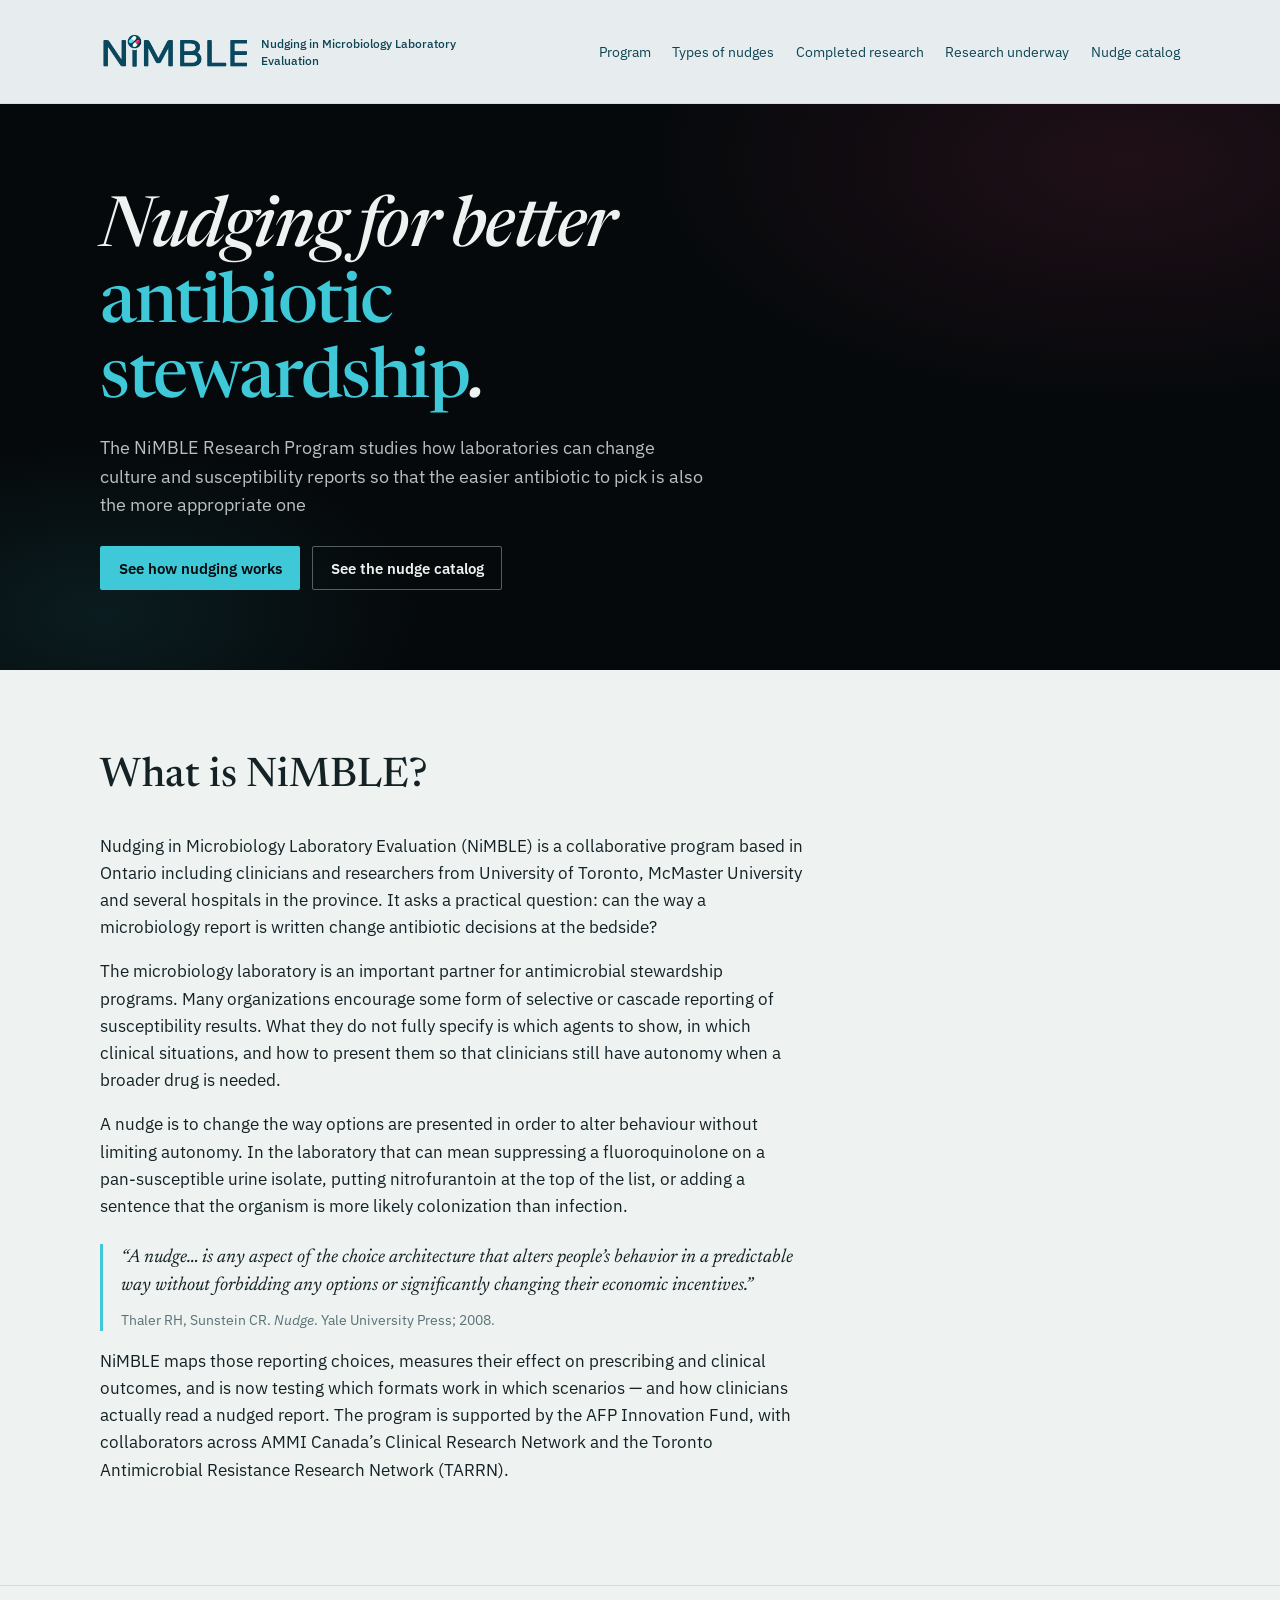
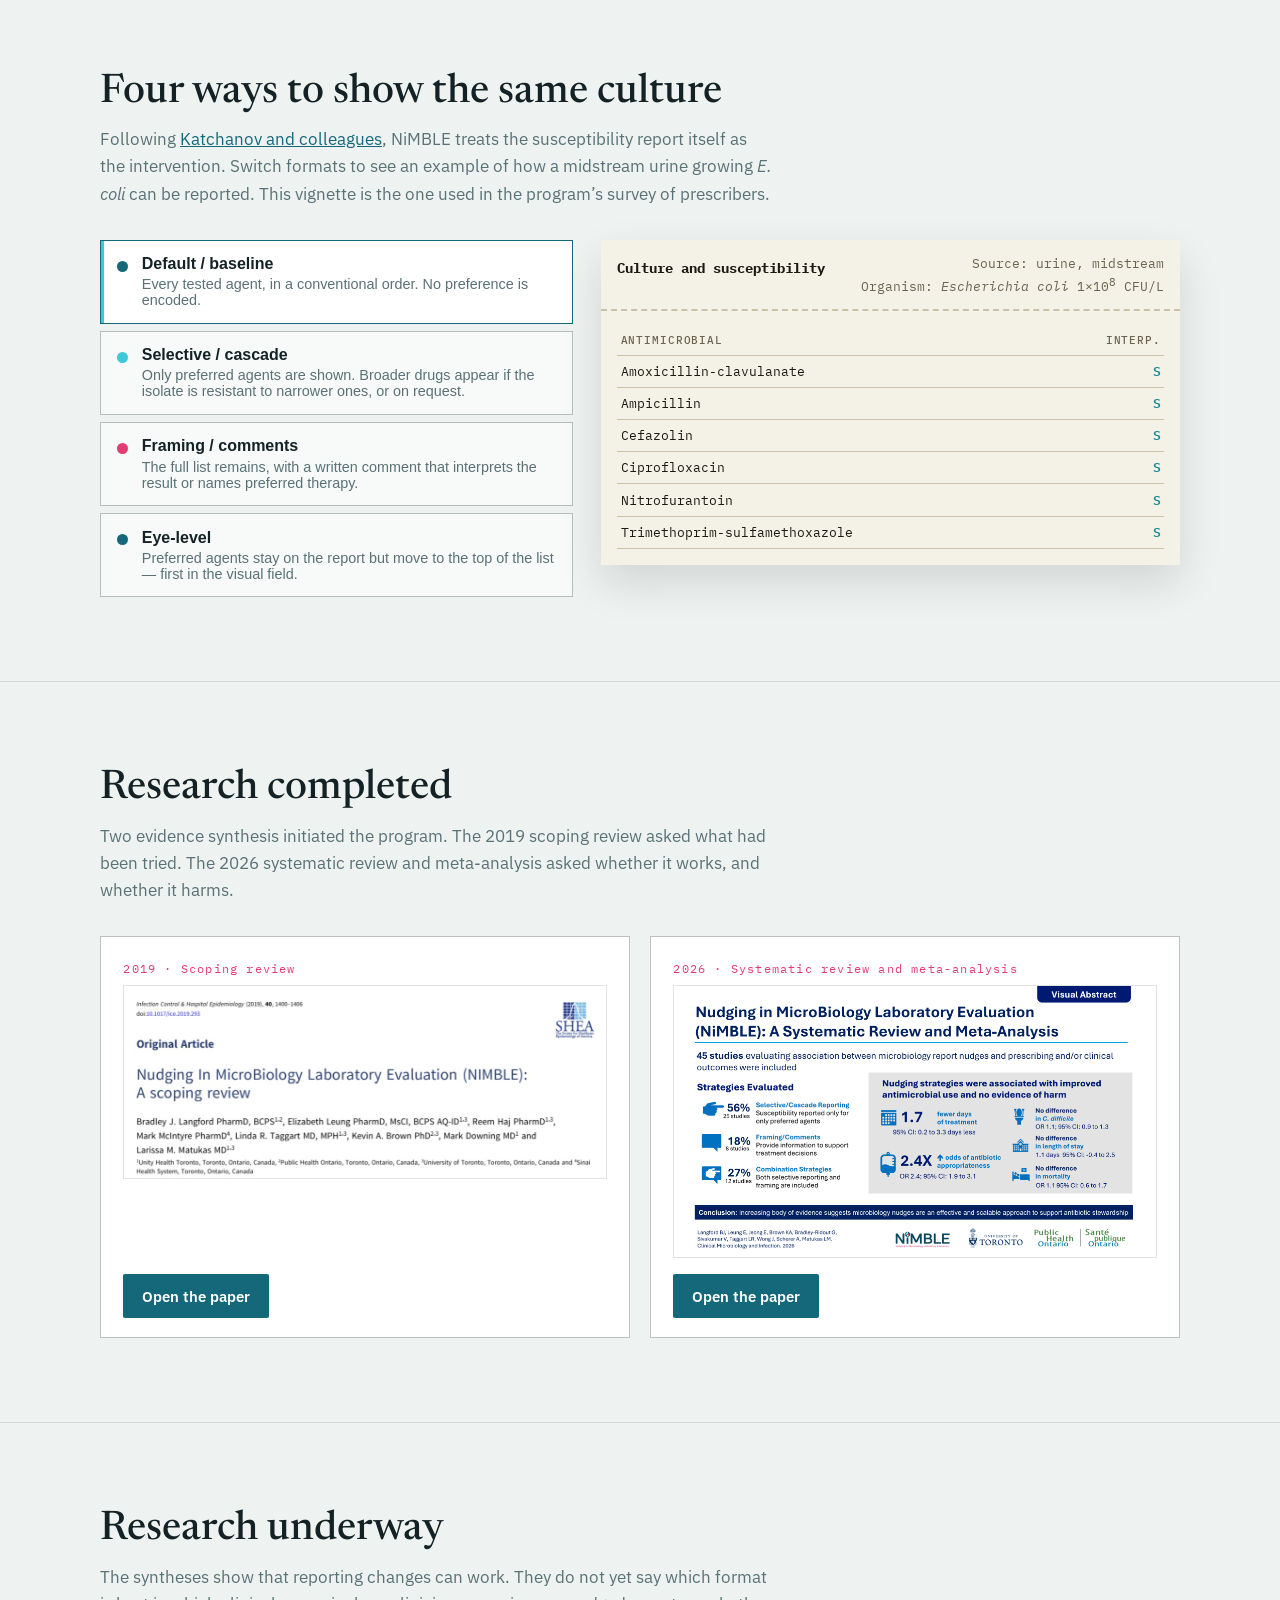
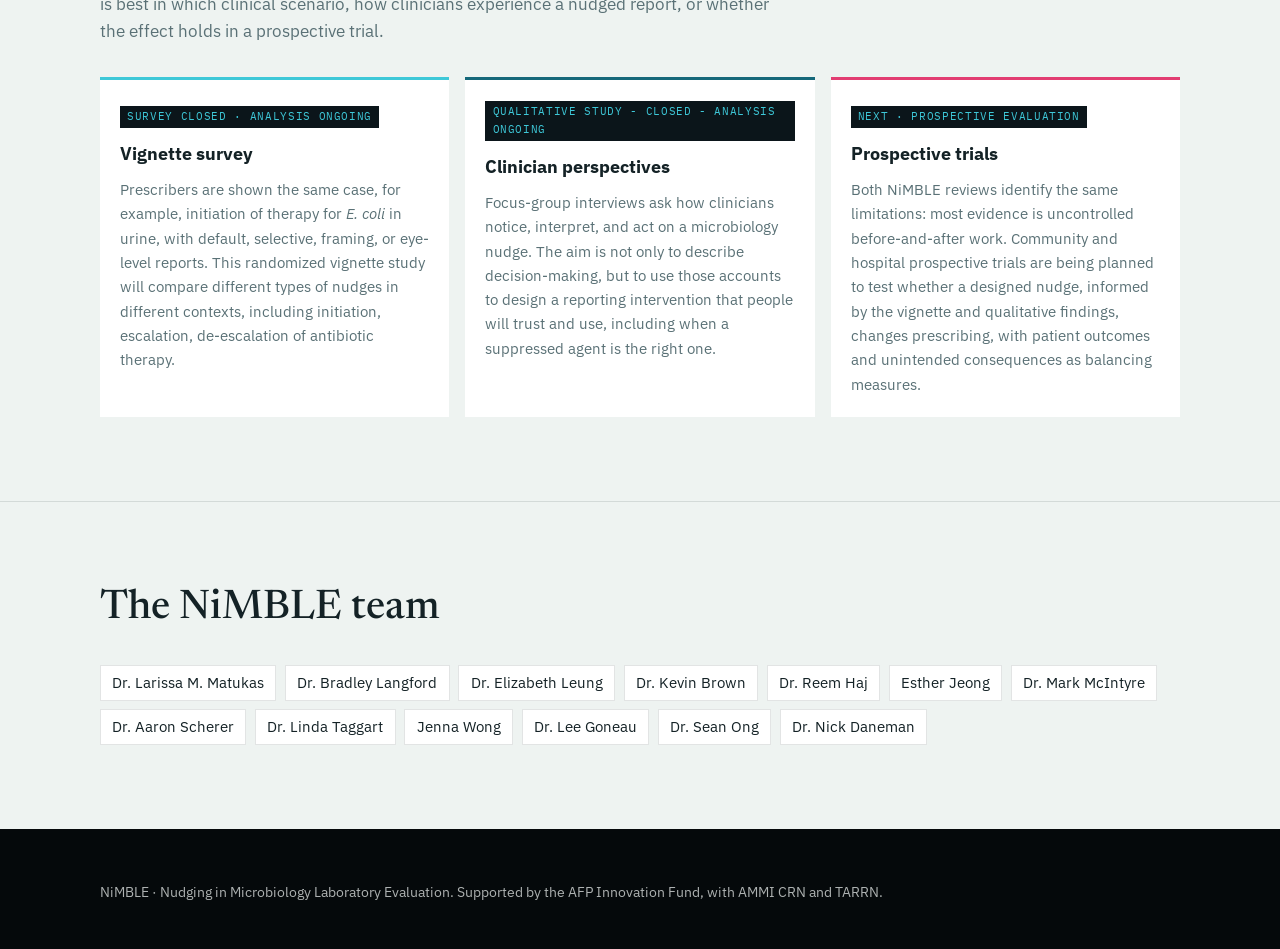
==== index.html @ cc7f7d7e "Improve mobile layout for the report demo and underway cards. Co-authored-by: Cursor <cursoragent@cu" ====
<!DOCTYPE html>
<html lang="en">

<head>
  <meta charset="utf-8">
  <meta name="viewport" content="width=device-width, initial-scale=1">
  <title>NiMBLE — Nudging in Microbiology Laboratory Evaluation</title>
  <meta name="description"
    content="NiMBLE studies how the design of microbiology laboratory reports can improve antimicrobial prescribing without removing clinician autonomy.">
  <link rel="preconnect" href="https://fonts.googleapis.com">
  <link rel="preconnect" href="https://fonts.gstatic.com" crossorigin>
  <link
    href="https://fonts.googleapis.com/css2?family=IBM+Plex+Mono:wght@400;600&family=IBM+Plex+Sans:wght@400;500;600&family=Newsreader:ital,opsz,wght@0,6..72,500;1,6..72,500&display=swap"
    rel="stylesheet">
  <link rel="stylesheet" href="styles.css?v=9">
</head>

<body>
  <a class="skip" href="#main">Skip to content</a>
  <header class="site-header">
    <div class="header-inner">
      <a class="logo-link" href="index.html">
        <img src="assets/nimble-logo.png" width="293" height="59" alt="NiMBLE">
        <span class="logo-wordmark">Nudging in Microbiology Laboratory Evaluation</span>
      </a>
      <button class="nav-toggle" type="button" aria-expanded="false" aria-controls="site-nav">Menu</button>
      <nav class="site-nav" id="site-nav" aria-label="Primary">
        <a href="#program">Program</a>
        <a href="#nudges">Types of nudges</a>
        <a href="#completed">Completed research</a>
        <a href="#underway">Research underway</a>
        <a href="literature.html">Nudge catalog</a>
      </nav>
    </div>
  </header>

  <main id="main">
    <section class="hero">
      <div class="hero-inner solo">
        <div>
          <h1>Nudging for better <em>antibiotic stewardship</em>.</h1>
          <p class="lede">The NiMBLE Research Program studies how laboratories can change culture and susceptibility reports
            so that the easier antibiotic to pick is also the more appropriate one</p>
          <div class="hero-actions">
            <a class="btn btn-cyan" href="#nudges">See how nudging works</a>
            <a class="btn btn-ghost" href="literature.html">See the nudge catalog</a>
          </div>
        </div>
      </div>
    </section>

    <section class="section" id="program">
      <div class="wrap">
        <div class="section-head">
          <h2>What is NiMBLE?</h2>
        </div>
        <div class="prose">
          <p>Nudging in Microbiology Laboratory Evaluation (NiMBLE) is a collaborative program based in Ontario
            including clinicians and researchers from University of Toronto, McMaster University and several hospitals
            in the province. It asks a practical question: can the way a microbiology report is written change
            antibiotic decisions at the bedside?</p>
          <p>The microbiology laboratory is an important partner for antimicrobial
            stewardship programs. Many organizations encourage some form of selective or cascade reporting of
            susceptibility results. What they do not fully specify is which agents to show, in which clinical
            situations, and how to present them so that clinicians still have autonomy when a broader drug is needed.
          </p>
          <p>A nudge is to change the way options are presented in order to alter behaviour without limiting autonomy. In
            the laboratory that can mean suppressing a fluoroquinolone on a pan-susceptible urine isolate, putting
            nitrofurantoin at the top of the list, or adding a sentence that the organism is more likely colonization
            than infection.</p>
          <blockquote class="quote">
            “A nudge… is any aspect of the choice architecture that alters people’s behavior in a predictable way
            without forbidding any options or significantly changing their economic incentives.”
            <cite>Thaler RH, Sunstein CR. <em>Nudge</em>. Yale University Press; 2008.</cite>
          </blockquote>
          <p>NiMBLE maps those reporting choices, measures their effect on prescribing and clinical outcomes, and is now
            testing which formats work in which scenarios — and how clinicians actually read a nudged report. The
            program is supported by the AFP Innovation Fund, with collaborators across AMMI Canada’s Clinical Research
            Network and the Toronto Antimicrobial Resistance Research Network (TARRN).</p>
        </div>
      </div>
    </section>

    <section class="section" id="nudges">
      <div class="wrap">
        <div class="section-head">
          <h2>Four ways to show the same culture</h2>
          <p class="section-intro">Following <a href="https://doi.org/10.1007/s15010-016-0938-3">Katchanov and
              colleagues</a>, NiMBLE treats the susceptibility report itself as the intervention. Switch formats to see
            an example of how a midstream urine growing <em>E. coli</em> can be reported. This vignette is the one used in the
            program’s survey of prescribers.</p>
        </div>
        <div class="nudge-layout">
          <div class="nudge-tabs" role="tablist" aria-label="Nudge types">
            <button class="nudge-tab" id="tab-default" type="button" role="tab" aria-selected="true"
              aria-controls="slip" data-nudge="default">
              <span class="swatch" aria-hidden="true"></span>
              <span>
                <h3>Default / baseline</h3>
                <p>Every tested agent, in a conventional order. No preference is encoded.</p>
              </span>
            </button>
            <button class="nudge-tab" id="tab-selective" type="button" role="tab" aria-selected="false"
              aria-controls="slip" data-nudge="selective">
              <span class="swatch" aria-hidden="true"></span>
              <span>
                <h3>Selective / cascade</h3>
                <p>Only preferred agents are shown. Broader drugs appear if the isolate is resistant to narrower ones,
                  or on request.</p>
              </span>
            </button>
            <button class="nudge-tab" id="tab-framing" type="button" role="tab" aria-selected="false"
              aria-controls="slip" data-nudge="framing">
              <span class="swatch" aria-hidden="true"></span>
              <span>
                <h3>Framing / comments</h3>
                <p>The full list remains, with a written comment that interprets the result or names preferred therapy.
                </p>
              </span>
            </button>
            <button class="nudge-tab" id="tab-eye" type="button" role="tab" aria-selected="false" aria-controls="slip"
              data-nudge="eye">
              <span class="swatch" aria-hidden="true"></span>
              <span>
                <h3>Eye-level</h3>
                <p>Preferred agents stay on the report but move to the top of the list — first in the visual field.</p>
              </span>
            </button>
          </div>
          <div class="slip" id="slip" data-mode="default" role="tabpanel" aria-labelledby="tab-default">
            <div class="slip-head">
              <div class="slip-lab">
                <strong>Culture and susceptibility</strong>
              </div>
              <div class="slip-meta">
                Source: urine, midstream<br>
                Organism: <em>Escherichia coli</em> 1×10<sup>8</sup> CFU/L
              </div>
            </div>
            <div class="slip-body">
              <p class="slip-comment" id="slip-comment">When treating patients with lower urinary tract infection, the
                use of nitrofurantoin or trimethoprim-sulfamethoxazole is preferred.</p>
              <table class="ast">
                <thead>
                  <tr>
                    <th scope="col">Antimicrobial</th>
                    <th scope="col">Interp.</th>
                  </tr>
                </thead>
                <tbody id="ast-body"></tbody>
              </table>
            </div>
          </div>
        </div>
      </div>
    </section>

    <section class="section" id="completed">
      <div class="wrap">
        <div class="section-head">
          <h2>Research completed</h2>
          <p class="section-intro">Two evidence synthesis initiated the program. The 2019 scoping review asked what had
            been tried. The 2026 systematic review and meta-analysis asked whether it works, and whether it harms.</p>
        </div>
        <div class="study-grid">
          <article class="study-card">
            <p class="year">2019 · Scoping review</p>
            <figure class="paper-figure">
              <img src="assets/scoping-review.png" width="800" height="520"
                alt="First page of Langford et al., Nudging In MicroBiology Laboratory Evaluation (NIMBLE): A scoping review, Infection Control and Hospital Epidemiology, 2019.">
            </figure>
            <a class="btn btn-teal" href="https://doi.org/10.1017/ice.2019.293">Open the paper</a>
          </article>
          <article class="study-card">
            <p class="year">2026 · Systematic review and meta-analysis</p>
            <figure class="paper-figure">
              <img src="assets/sr-visual-abstract.png" width="960" height="540"
                alt="Visual abstract for Langford et al., Nudging in MicroBiology Laboratory Evaluation (NiMBLE): a systematic review and meta-analysis, Clinical Microbiology and Infection, 2026.">
            </figure>
            <a class="btn btn-teal" href="https://doi.org/10.1016/j.cmi.2026.04.008">Open the paper</a>
          </article>
        </div>
      </div>
    </section>

    <section class="section" id="underway">
      <div class="wrap">
        <div class="section-head">
          <h2>Research underway</h2>
          <p class="section-intro">The syntheses show that reporting changes can work. They do not yet say which format
            is best in which clinical scenario, how clinicians experience a nudged report, or whether the effect holds
            in a prospective trial.</p>
        </div>
        <div class="pipeline">
          <article>
            <span class="status">Survey closed · analysis ongoing</span>
            <h3>Vignette survey</h3>
            <p>Prescribers are shown the same case, for example, initiation of therapy for <em>E. coli</em> in urine, with
              default, selective, framing, or eye-level reports. This randomized vignette study will compare different types of nudges in different contexts, including initiation, escalation, de-escalation of antibiotic therapy.</p>
          </article>
          <article>
            <span class="status">Qualitative study - closed - analysis ongoing</span>
            <h3>Clinician perspectives</h3>
            <p>Focus-group interviews ask how clinicians notice, interpret, and act on a microbiology nudge. The aim is
              not only to describe decision-making, but to use those accounts to design a reporting intervention that
              people will trust and use, including when a suppressed agent is the right one.</p>
          </article>
          <article>
            <span class="status">Next · prospective evaluation</span>
            <h3>Prospective trials</h3>
            <p>Both NiMBLE reviews identify the same limitations: most evidence is uncontrolled before-and-after work. Community
              and hospital prospective trials are being planned to test whether a designed nudge, informed by the
              vignette and qualitative findings, changes prescribing, with patient outcomes and unintended
              consequences as balancing measures.</p>
          </article>
        </div>
      </div>
    </section>

    <section class="section" id="team">
      <div class="wrap">
        <div class="section-head">
          <h2>The NiMBLE team</h2>
        </div>
        <ul class="team-list">
          <li>Dr. Larissa M. Matukas</li>
          <li>Dr. Bradley Langford</li>
          <li>Dr. Elizabeth Leung</li>
          <li>Dr. Kevin Brown</li>
          <li>Dr. Reem Haj</li>
          <li>Esther Jeong</li>
          <li>Dr. Mark McIntyre</li>
          <li>Dr. Aaron Scherer</li>
          <li>Dr. Linda Taggart</li>
          <li>Jenna Wong</li>
          <li>Dr. Lee Goneau</li>
          <li>Dr. Sean Ong</li>
          <li>Dr. Nick Daneman</li>
        </ul>
      </div>
    </section>
  </main>

  <footer class="site-footer">
    <div class="wrap footer-inner">
      <p>NiMBLE · Nudging in Microbiology Laboratory Evaluation. Supported by the AFP Innovation Fund, with AMMI CRN and
        TARRN.</p>
    </div>
  </footer>
  <script src="app.js?v=6"></script>
</body>

</html>
---- styles.css ----
:root {
  --void: #05090b;
  --ink: #0b151a;
  --teal-deep: #0c4454;
  --teal: #15687a;
  --cyan: #3ec8d8;
  --cyan-dim: #1a8a98;
  --magenta: #e23d72;
  --paper: #eef3f1;
  --paper-2: #f7faf8;
  --slip: #f4f1e6;
  --slip-rule: #c9c2a8;
  --text: #142226;
  --muted: #5a7176;
  --line: rgba(20, 34, 38, 0.12);
  --line-strong: rgba(20, 34, 38, 0.28);
  --focus: #15687a;
  --radius: 2px;
  --display: "Newsreader", "Iowan Old Style", "Palatino Linotype", serif;
  --sans: "IBM Plex Sans", "Segoe UI", system-ui, sans-serif;
  --mono: "IBM Plex Mono", "Cascadia Mono", ui-monospace, monospace;
  --space: clamp(1.25rem, 3vw, 2.5rem);
  --header-clearance: calc(59px * 1.4 + 1.3rem + 1px + 0.85rem);
}

*,
*::before,
*::after {
  box-sizing: border-box;
}

html {
  scroll-behavior: smooth;
  scroll-padding-top: var(--header-clearance);
  overflow-x: clip;
}

body {
  margin: 0;
  color: var(--text);
  background: var(--paper);
  font-family: var(--sans);
  font-size: 1.0625rem;
  line-height: 1.6;
}

img {
  max-width: 100%;
  height: auto;
}

a {
  color: var(--teal);
}

a:hover {
  color: var(--cyan-dim);
}

:focus-visible {
  outline: 2px solid var(--focus);
  outline-offset: 3px;
}

.skip {
  position: absolute;
  left: 0.75rem;
  top: -3rem;
  z-index: 20;
  padding: 0.5rem 0.85rem;
  background: var(--cyan);
  color: var(--void);
  font-weight: 600;
  text-decoration: none;
}

.skip:focus {
  top: 0.75rem;
}

.site-header {
  position: sticky;
  top: 0;
  z-index: 10;
  background: color-mix(in srgb, #0c4a5c 10%, white);
  border-bottom: 1px solid color-mix(in srgb, #0c4a5c 18%, white);
}

.header-inner {
  display: flex;
  align-items: center;
  justify-content: space-between;
  gap: 1rem;
  max-width: 1120px;
  margin: 0 auto;
  padding: 0.65rem max(1.25rem, env(safe-area-inset-right)) 0.65rem max(1.25rem, env(safe-area-inset-left));
}

.logo-link {
  display: flex;
  align-items: center;
  gap: 0.85rem;
  min-width: 0;
  text-decoration: none;
  color: inherit;
}

.logo-link img {
  display: block;
  height: calc(59px * 1.4);
  width: auto;
  background: transparent;
}

.logo-wordmark {
  display: block;
  max-width: 13.5rem;
  color: var(--teal-deep);
  font-family: var(--sans);
  font-size: 0.78rem;
  font-weight: 500;
  line-height: 1.3;
}

.nav-toggle {
  display: none;
  min-width: 44px;
  min-height: 44px;
  padding: 0 0.7rem;
  border: 1px solid var(--teal);
  background: transparent;
  color: var(--teal-deep);
  font-family: var(--sans);
  font-size: 0.8rem;
  letter-spacing: 0.08em;
  text-transform: uppercase;
  cursor: pointer;
}

.site-nav {
  display: flex;
  flex-wrap: wrap;
  gap: 0.15rem 1.35rem;
}

.site-nav a {
  color: var(--teal-deep);
  font-size: 0.9rem;
  text-decoration: none;
}

.site-nav a:hover,
.site-nav a[aria-current="page"] {
  color: var(--cyan-dim);
}

.hero {
  background:
    radial-gradient(ellipse 70% 80% at 88% 10%, rgba(226, 61, 114, 0.12), transparent 55%),
    radial-gradient(ellipse 50% 60% at 8% 90%, rgba(62, 200, 216, 0.1), transparent 50%),
    var(--void);
  color: var(--paper);
  overflow: hidden;
}

.hero-inner {
  display: grid;
  grid-template-columns: minmax(0, 1.15fr) minmax(280px, 0.85fr);
  gap: 2.5rem;
  align-items: end;
  max-width: 1120px;
  margin: 0 auto;
  padding: clamp(2.5rem, 7vw, 5.5rem) max(1.25rem, env(safe-area-inset-right)) clamp(3rem, 7vw, 5rem) max(1.25rem, env(safe-area-inset-left));
}

.hero-inner.solo {
  grid-template-columns: minmax(0, 40rem);
}

.hero h1 {
  margin: 0 0 1rem;
  font-family: var(--display);
  font-size: clamp(2.4rem, 6vw, 4.35rem);
  font-weight: 500;
  font-style: italic;
  line-height: 1.08;
  letter-spacing: -0.02em;
}

.hero h1 em {
  font-style: normal;
  color: var(--cyan);
}

.lede {
  max-width: 38rem;
  margin: 0 0 1.6rem;
  color: rgba(238, 243, 241, 0.78);
  font-size: 1.125rem;
}

.hero-actions {
  display: flex;
  flex-wrap: wrap;
  gap: 0.75rem;
}

.btn {
  display: inline-flex;
  align-items: center;
  justify-content: center;
  min-height: 44px;
  padding: 0.55rem 1.1rem;
  border: 1px solid transparent;
  border-radius: var(--radius);
  font-family: var(--sans);
  font-size: 0.95rem;
  font-weight: 600;
  text-decoration: none;
  cursor: pointer;
  transition: background-color 180ms ease, color 180ms ease, border-color 180ms ease;
}

.btn-cyan {
  background: var(--cyan);
  color: var(--void);
}

.btn-cyan:hover {
  background: #7fe0ea;
  color: var(--void);
}

.btn-ghost {
  border-color: rgba(238, 243, 241, 0.35);
  background: transparent;
  color: var(--paper);
}

.btn-ghost:hover {
  border-color: var(--cyan);
  color: var(--cyan);
}

.btn-teal {
  background: var(--teal);
  color: #fff;
}

.btn-teal:hover {
  background: var(--teal-deep);
  color: #fff;
}

.hero-logo {
  justify-self: end;
  width: min(100%, 360px);
  padding: 1.1rem 1.25rem;
  background: #000;
  border: 1px solid rgba(62, 200, 216, 0.22);
}

.hero-logo img {
  display: block;
  width: 100%;
}

.wrap {
  max-width: 1120px;
  margin: 0 auto;
  padding: 0 max(1.25rem, env(safe-area-inset-right)) 0 max(1.25rem, env(safe-area-inset-left));
}

.section {
  padding: clamp(3rem, 7vw, 5.25rem) 0;
}

.section + .section {
  border-top: 1px solid var(--line);
}

.section-head {
  margin-bottom: 2rem;
  text-align: left;
}

.section h2 {
  margin: 0 0 0.6rem;
  font-family: var(--display);
  font-size: clamp(1.85rem, 3.4vw, 2.55rem);
  font-weight: 500;
  line-height: 1.15;
}

.section-intro {
  max-width: 42rem;
  margin: 0;
  color: var(--muted);
}

.prose {
  max-width: 44rem;
}

.prose p + p {
  margin-top: 1rem;
}

.quote {
  margin: 1.5rem 0 0;
  padding: 0 0 0 1.1rem;
  border-left: 3px solid var(--cyan);
  color: var(--text);
  font-family: var(--display);
  font-size: 1.2rem;
  font-style: italic;
  line-height: 1.45;
}

.quote cite {
  display: block;
  margin-top: 0.7rem;
  color: var(--muted);
  font-family: var(--sans);
  font-size: 0.85rem;
  font-style: normal;
}

.nudge-layout {
  display: grid;
  grid-template-columns: minmax(0, 0.9fr) minmax(0, 1.1fr);
  gap: 1.75rem;
  align-items: start;
  min-width: 0;
}

.nudge-tabs {
  display: flex;
  flex-direction: column;
  gap: 0.45rem;
}

.nudge-tab {
  display: grid;
  grid-template-columns: auto 1fr;
  gap: 0.85rem;
  width: 100%;
  padding: 0.9rem 1rem;
  border: 1px solid var(--line-strong);
  background: var(--paper-2);
  color: inherit;
  text-align: left;
  cursor: pointer;
  transition: border-color 180ms ease, background-color 180ms ease;
}

.nudge-tab[aria-selected="true"] {
  border-color: var(--teal);
  background: #fff;
  box-shadow: inset 3px 0 0 var(--cyan);
}

.nudge-tab .swatch {
  width: 0.7rem;
  height: 0.7rem;
  margin-top: 0.35rem;
  border-radius: 50%;
  background: var(--teal);
}

.nudge-tab[data-nudge="selective"] .swatch { background: var(--cyan); }
.nudge-tab[data-nudge="framing"] .swatch { background: var(--magenta); }
.nudge-tab[data-nudge="eye"] .swatch { background: var(--teal); }

.nudge-tab h3 {
  margin: 0 0 0.2rem;
  font-size: 1rem;
}

.nudge-tab p {
  margin: 0;
  color: var(--muted);
  font-size: 0.9rem;
}

.slip {
  min-width: 0;
  max-width: 100%;
  background: var(--slip);
  color: #1c1a12;
  box-shadow: 0 18px 40px rgba(5, 9, 11, 0.12);
  font-family: var(--mono);
  font-size: 0.82rem;
}

.slip-head {
  display: flex;
  flex-wrap: wrap;
  justify-content: space-between;
  gap: 0.75rem 1rem;
  padding: 0.85rem 1rem 0.7rem;
  border-bottom: 2px dashed var(--slip-rule);
}

.slip-lab {
  font-size: 0.68rem;
  letter-spacing: 0.08em;
  text-transform: uppercase;
}

.slip-lab strong {
  display: block;
  margin-top: 0.15rem;
  font-size: 0.9rem;
  letter-spacing: 0;
  text-transform: none;
  overflow-wrap: anywhere;
}

.slip-meta {
  text-align: right;
  color: #6a6450;
}

.slip-body {
  padding: 1rem;
}

.slip-comment {
  display: none;
  margin: 0 0 0.85rem;
  padding: 0.65rem 0.7rem;
  border: 1px solid var(--magenta);
  background: rgba(226, 61, 114, 0.08);
  color: #6d1b38;
  font-size: 0.78rem;
  overflow-wrap: anywhere;
}

.slip[data-mode="framing"] .slip-comment {
  display: block;
}

.ast {
  width: 100%;
  table-layout: fixed;
  border-collapse: collapse;
}

.ast th,
.ast td {
  padding: 0.32rem 0.2rem;
  border-bottom: 1px solid var(--slip-rule);
  text-align: left;
  overflow-wrap: anywhere;
}

.ast th:last-child,
.ast td:last-child {
  width: 4.6rem;
  text-align: right;
  overflow-wrap: normal;
}

.ast th {
  color: #6a6450;
  font-size: 0.68rem;
  font-weight: 500;
  letter-spacing: 0.08em;
  text-transform: uppercase;
}

.ast .s {
  color: var(--cyan-dim);
  font-weight: 600;
}

.slip[data-mode="eye"] .ast tr.preferred td:first-child {
  font-weight: 700;
}

.slip[data-mode="selective"] .ast tr.hide {
  display: none;
}

.study-grid {
  display: grid;
  grid-template-columns: 1fr 1fr;
  gap: 1.25rem;
}

.paper-figure {
  margin: 0 0 1rem;
}

.paper-figure img {
  display: block;
  width: 100%;
  border: 1px solid var(--line);
  background: #fff;
}

.study-card {
  display: flex;
  flex-direction: column;
  min-height: 100%;
  padding: 1.35rem 1.4rem 1.2rem;
  background: #fff;
  border: 1px solid var(--line-strong);
}

.study-card .year {
  margin: 0 0 0.45rem;
  color: var(--magenta);
  font-family: var(--mono);
  font-size: 0.75rem;
  letter-spacing: 0.1em;
}

.study-card h3 {
  margin: 0 0 0.55rem;
  font-size: 1.2rem;
  line-height: 1.3;
}

.study-card .meta {
  margin: 0 0 1rem;
  color: var(--muted);
  font-size: 0.88rem;
}

.stat-row {
  display: grid;
  grid-template-columns: repeat(2, minmax(0, 1fr));
  gap: 0.75rem;
  margin: 0 0 1rem;
}

.stat {
  padding: 0.7rem 0.75rem;
  background: var(--paper);
}

.stat b {
  display: block;
  font-family: var(--display);
  font-size: 1.45rem;
  font-weight: 500;
  line-height: 1.1;
}

.stat span {
  color: var(--muted);
  font-size: 0.8rem;
}

.study-card .btn {
  margin-top: auto;
  align-self: flex-start;
}

.pipeline {
  display: grid;
  grid-template-columns: repeat(3, minmax(0, 1fr));
  gap: 1rem;
}

.pipeline article {
  min-width: 0;
  padding: 1.3rem 1.25rem;
  background: #fff;
  border-top: 3px solid var(--cyan);
}

.pipeline article:nth-child(2) {
  border-top-color: var(--teal);
}

.pipeline article:nth-child(3) {
  border-top-color: var(--magenta);
}

.status {
  display: inline-block;
  max-width: 100%;
  margin-bottom: 0.7rem;
  padding: 0.15rem 0.45rem;
  background: var(--ink);
  color: var(--cyan);
  font-family: var(--mono);
  font-size: 0.68rem;
  letter-spacing: 0.06em;
  text-transform: uppercase;
  overflow-wrap: anywhere;
}

.pipeline h3 {
  margin: 0 0 0.55rem;
  font-size: 1.15rem;
}

.pipeline p {
  margin: 0;
  color: var(--muted);
  font-size: 0.95rem;
}

.team-list {
  display: flex;
  flex-wrap: wrap;
  gap: 0.45rem 0.55rem;
  margin: 0;
  padding: 0;
  list-style: none;
}

.team-list li {
  padding: 0.35rem 0.7rem;
  background: #fff;
  border: 1px solid var(--line);
  font-size: 0.92rem;
}

.site-footer {
  background: var(--void);
  color: rgba(238, 243, 241, 0.72);
  padding: 2.25rem 0 2rem;
  font-size: 0.9rem;
}

.footer-inner {
  display: flex;
  flex-wrap: wrap;
  justify-content: space-between;
  gap: 1rem;
}

.site-footer a {
  color: var(--cyan);
}

.filters {
  display: grid;
  grid-template-columns: minmax(12rem, 1.4fr) repeat(3, minmax(0, 1fr));
  gap: 0.75rem;
  margin-bottom: 1.1rem;
}

label.field {
  display: flex;
  flex-direction: column;
  gap: 0.3rem;
  font-size: 0.78rem;
  font-weight: 600;
  letter-spacing: 0.04em;
  text-transform: uppercase;
  color: var(--muted);
}

input[type="search"],
select {
  min-height: 44px;
  width: 100%;
  padding: 0.45rem 0.65rem;
  border: 1px solid var(--line-strong);
  border-radius: var(--radius);
  background: #fff;
  color: var(--text);
  font-family: var(--sans);
  font-size: 0.95rem;
  font-weight: 400;
  letter-spacing: 0;
  text-transform: none;
}

.result-meta {
  display: flex;
  justify-content: space-between;
  gap: 1rem;
  margin-bottom: 1rem;
  color: var(--muted);
  font-size: 0.9rem;
}

.study-list {
  display: grid;
  gap: 0.75rem;
}

.lit-card {
  padding: 1rem 1.1rem;
  background: #fff;
  border: 1px solid var(--line);
}

.lit-card header {
  display: flex;
  flex-wrap: wrap;
  gap: 0.4rem 0.65rem;
  align-items: baseline;
  margin-bottom: 0.4rem;
}

.badge {
  padding: 0.12rem 0.4rem;
  font-family: var(--mono);
  font-size: 0.68rem;
  letter-spacing: 0.06em;
  text-transform: uppercase;
}

.badge-selective { background: rgba(62, 200, 216, 0.18); color: var(--teal-deep); }
.badge-framing { background: rgba(226, 61, 114, 0.12); color: #8a2048; }
.badge-combination { background: rgba(21, 104, 122, 0.12); color: var(--teal-deep); }

.lit-card h3 {
  margin: 0 0 0.3rem;
  font-size: 1.05rem;
  line-height: 1.35;
}

.lit-card .byline {
  margin: 0 0 0.45rem;
  color: var(--muted);
  font-size: 0.88rem;
}

.lit-card .finding {
  margin: 0 0 0.55rem;
}

.empty {
  padding: 2rem 1rem;
  text-align: center;
  color: var(--muted);
}

@media (max-width: 900px) {
  .section-head,
  .filters,
  .nudge-layout,
  .pipeline,
  .study-grid,
  .result-meta {
    grid-template-columns: 1fr;
  }

  .hero h1 {
    font-size: clamp(1.85rem, 9vw, 3.2rem);
  }

  .lede {
    font-size: 1.02rem;
  }

  .hero-inner {
    padding-top: 2rem;
    padding-bottom: 2.5rem;
  }

  .hero-actions {
    flex-direction: column;
    align-items: stretch;
  }

  .hero-logo {
    justify-self: start;
    width: min(100%, 280px);
  }

  .logo-link {
    gap: 0.55rem;
  }

  .logo-link img {
    height: calc(59px * 1.15);
  }

  .logo-wordmark {
    max-width: 8.5rem;
    font-size: 0.68rem;
  }

  .nav-toggle {
    display: inline-flex;
    align-items: center;
    justify-content: center;
    flex-shrink: 0;
  }

  .site-nav {
    display: none;
    position: absolute;
    left: max(1.25rem, env(safe-area-inset-left));
    right: max(1.25rem, env(safe-area-inset-right));
    top: calc(100% + 0.4rem);
    flex-direction: column;
    gap: 0;
    min-width: 0;
    padding: 0.4rem;
    background: #000;
    border: 1px solid rgba(62, 200, 216, 0.22);
  }

  .site-header {
    position: sticky;
  }

  .site-nav.is-open {
    display: flex;
    z-index: 20;
  }

  .site-nav a {
    display: block;
    min-height: 44px;
    padding: 0.7rem 0.8rem;
    color: rgba(238, 243, 241, 0.9);
  }

  .stat-row {
    grid-template-columns: 1fr;
  }

  .slip-head {
    flex-direction: column;
    align-items: flex-start;
  }

  .slip-meta {
    text-align: left;
  }

  .nudge-tab {
    min-height: 44px;
  }

  .pipeline article {
    padding: 1.15rem 1.1rem;
  }

  .study-card {
    padding: 1.1rem 1.05rem 1.05rem;
  }

  input[type="search"],
  select {
    font-size: 16px;
  }

  .result-meta {
    flex-direction: column;
    gap: 0.35rem;
  }
}

@media (prefers-reduced-motion: reduce) {
  html {
    scroll-behavior: auto;
  }

  .btn,
  .nudge-tab {
    transition: none;
  }
}
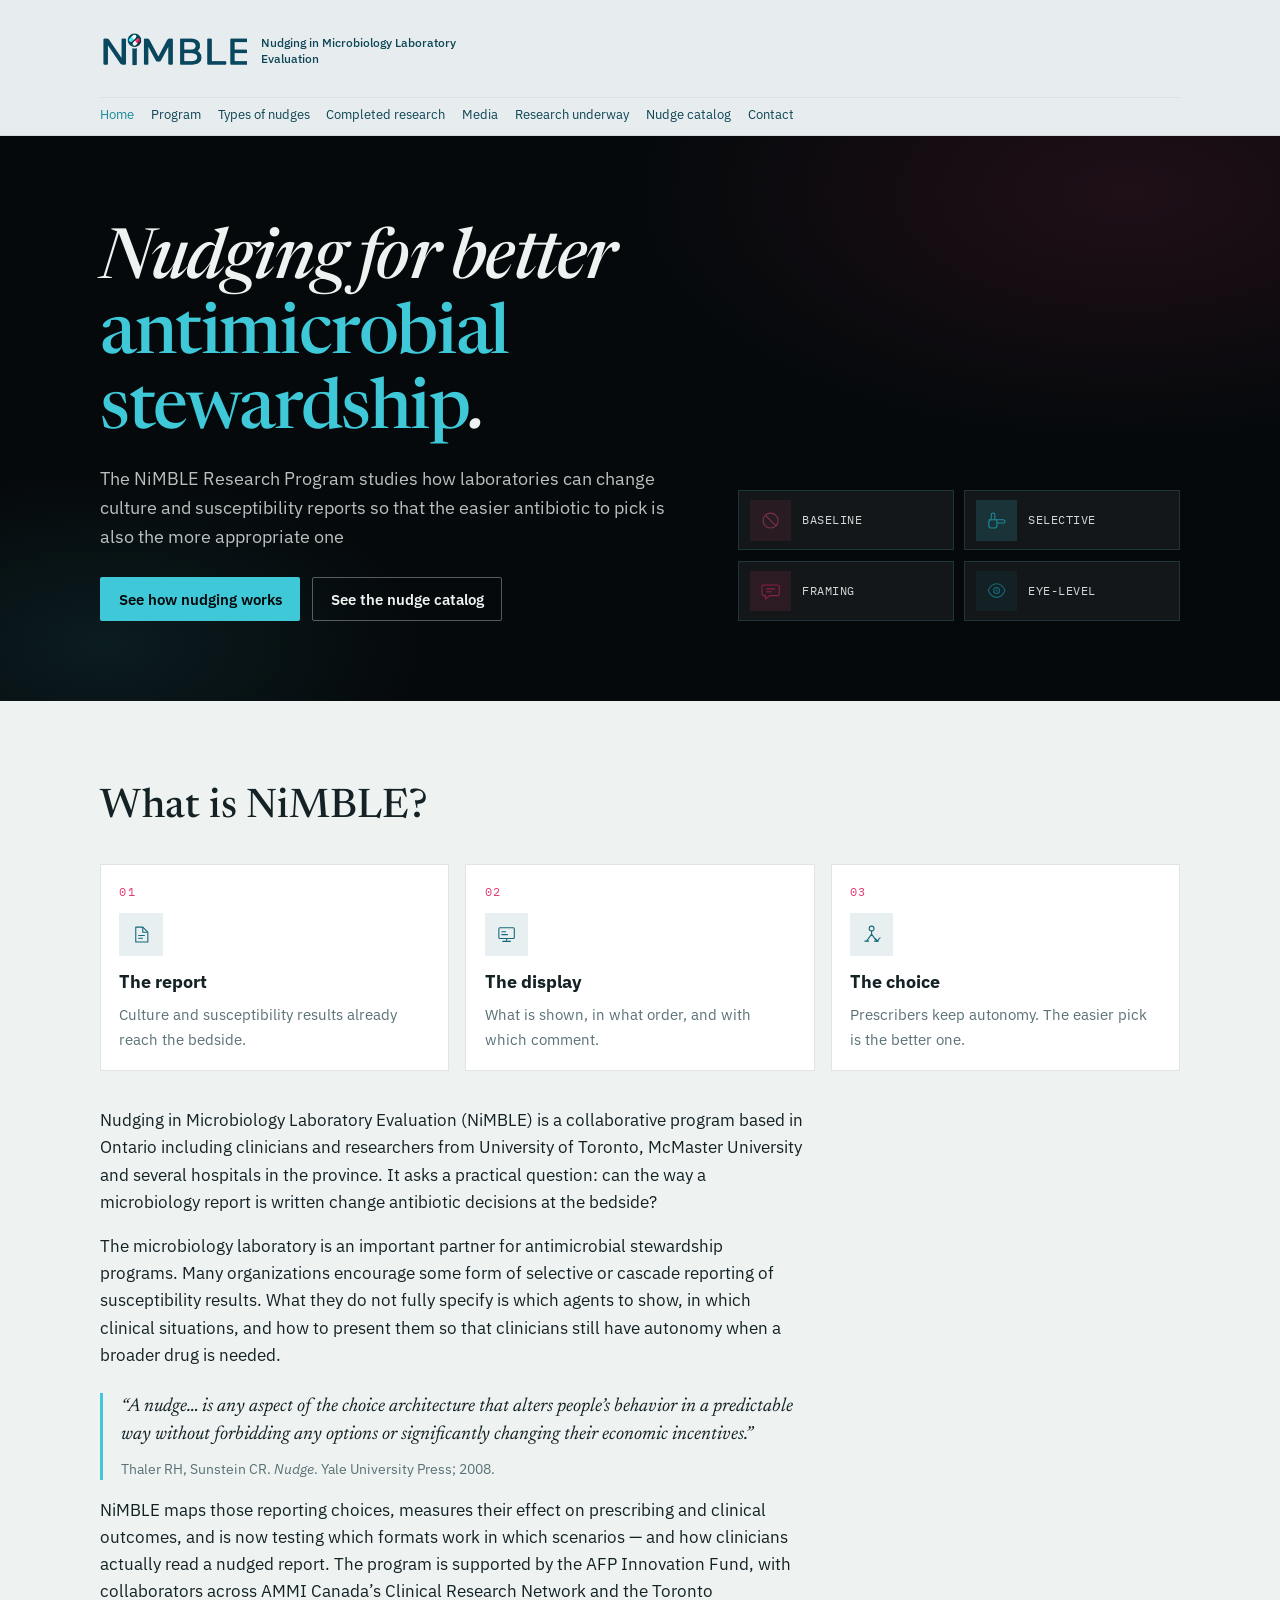
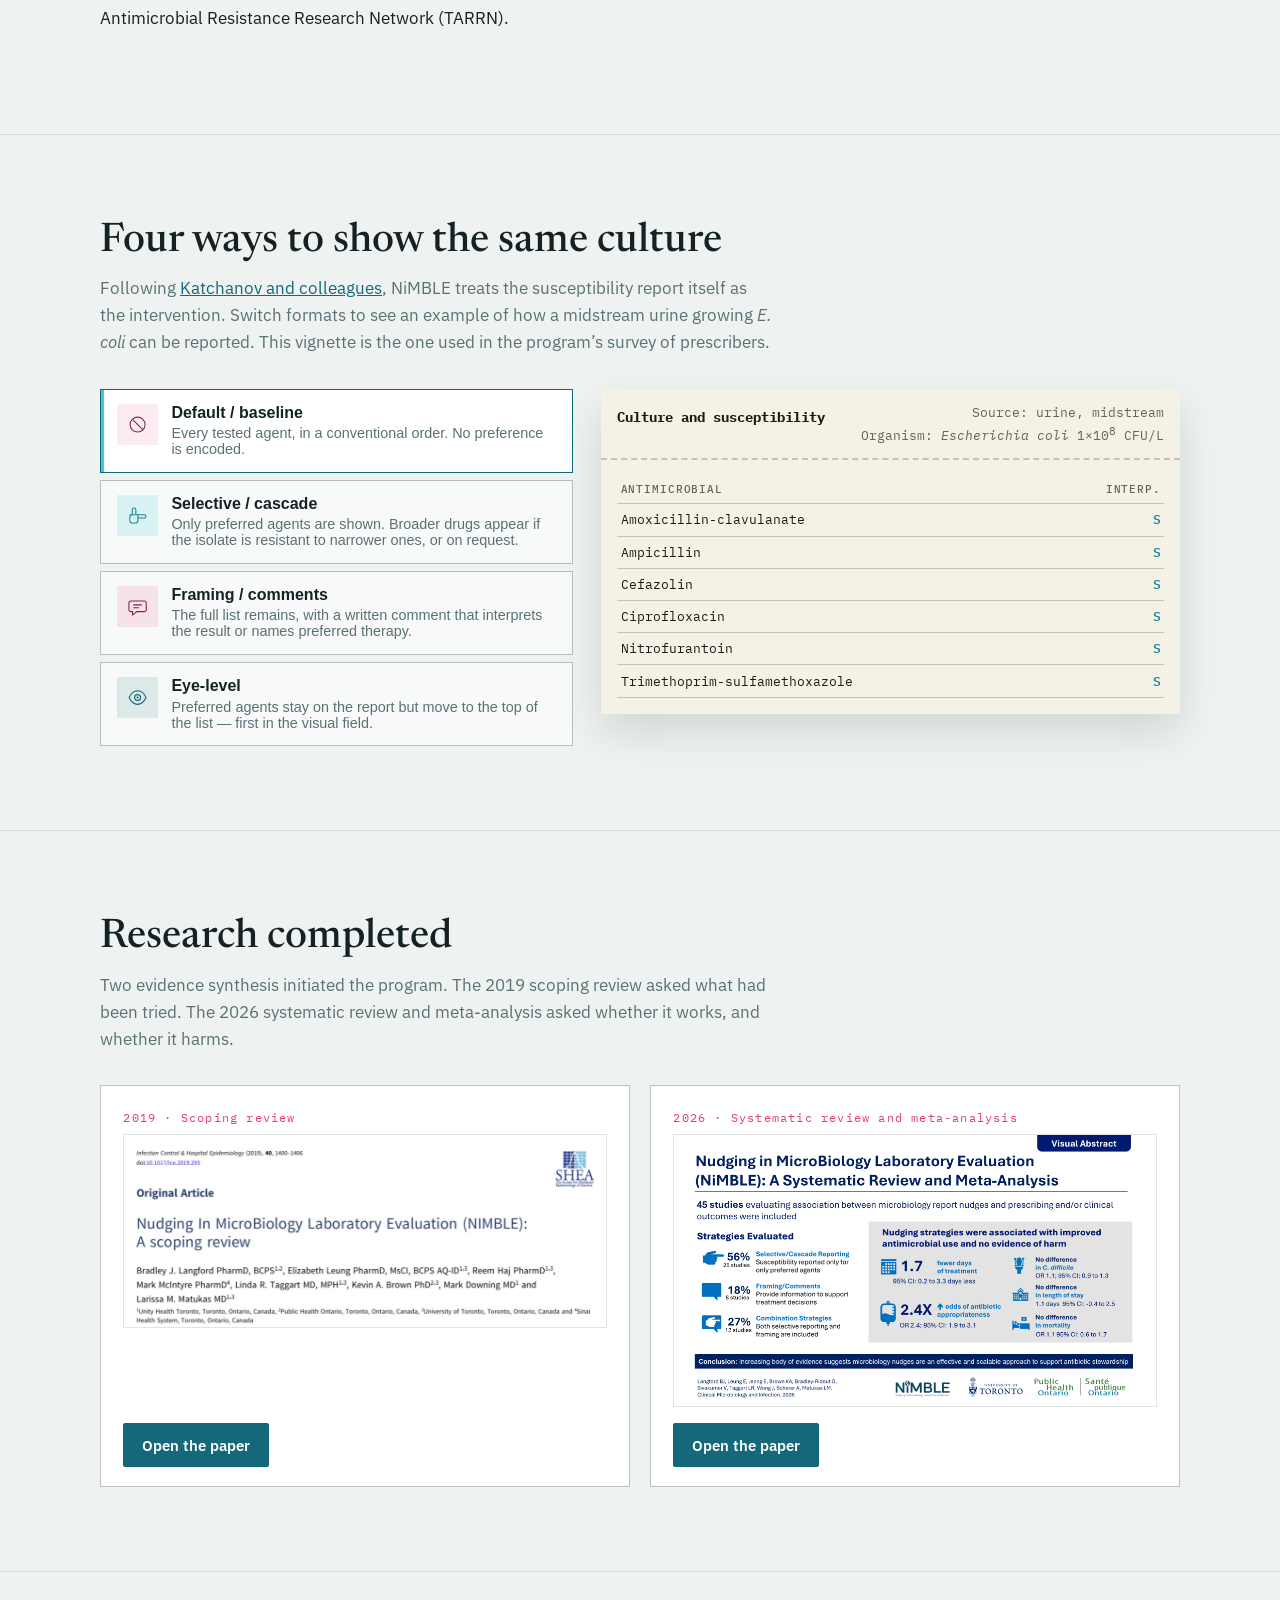
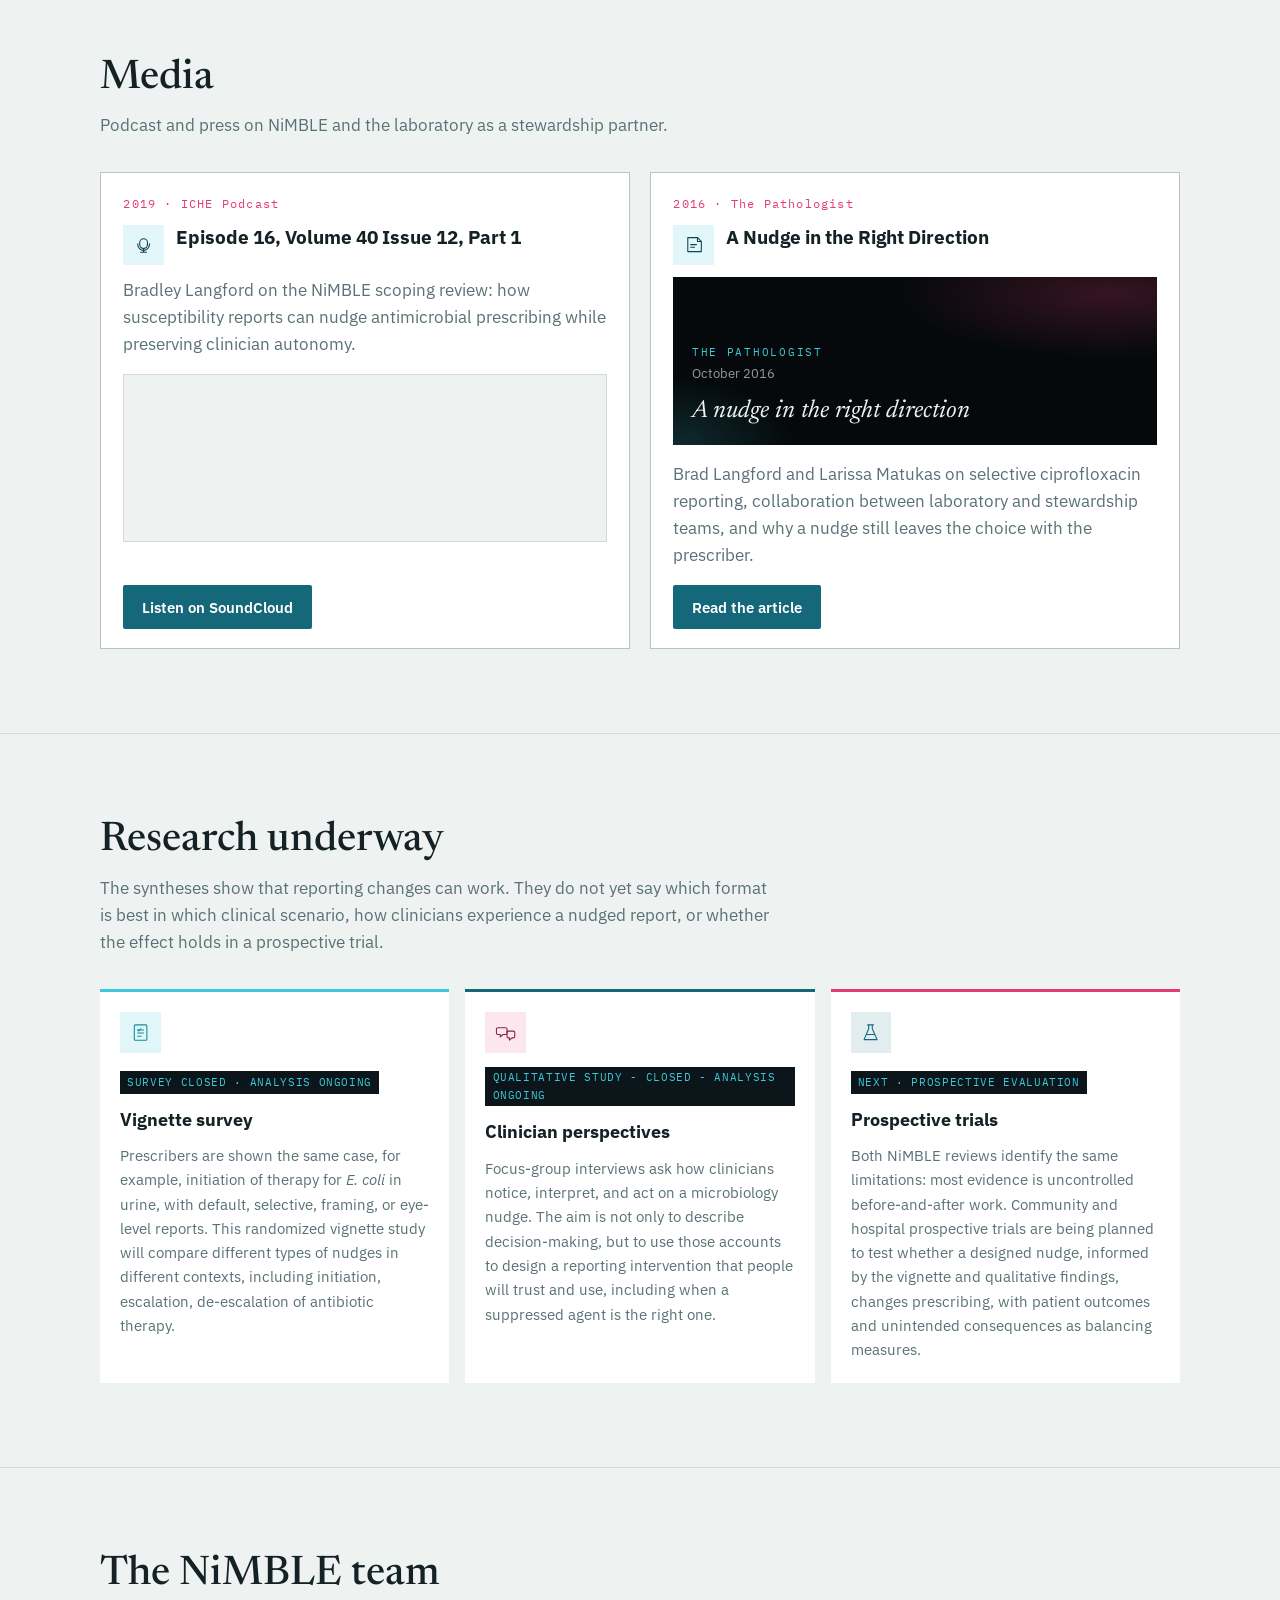
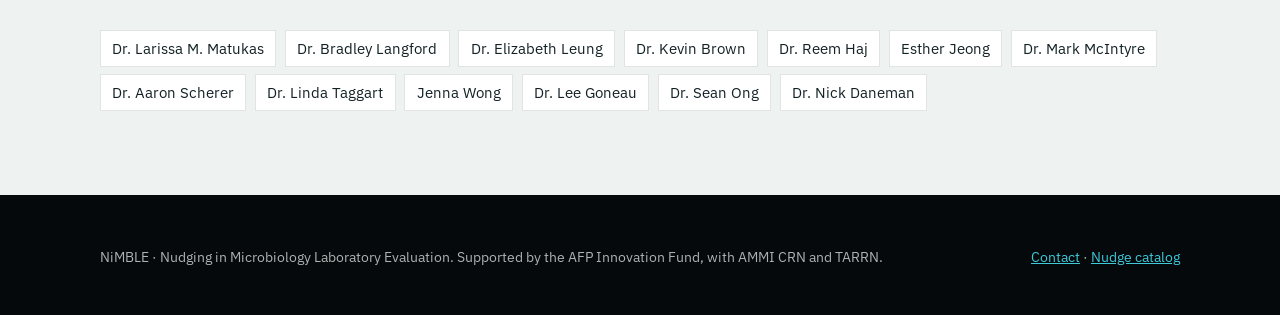
==== commit cb8ce278: "Add home, contact, and media pages with nudge-type icons. Point the CMI review to the manuscript URL" ====
--- a/index.html
+++ b/index.html
@@ -12,33 +12,38 @@
   <link
     href="https://fonts.googleapis.com/css2?family=IBM+Plex+Mono:wght@400;600&family=IBM+Plex+Sans:wght@400;500;600&family=Newsreader:ital,opsz,wght@0,6..72,500;1,6..72,500&display=swap"
     rel="stylesheet">
-  <link rel="stylesheet" href="styles.css?v=9">
+  <link rel="stylesheet" href="styles.css?v=10">
 </head>
 
 <body>
   <a class="skip" href="#main">Skip to content</a>
   <header class="site-header">
     <div class="header-inner">
-      <a class="logo-link" href="index.html">
-        <img src="assets/nimble-logo.png" width="293" height="59" alt="NiMBLE">
-        <span class="logo-wordmark">Nudging in Microbiology Laboratory Evaluation</span>
-      </a>
-      <button class="nav-toggle" type="button" aria-expanded="false" aria-controls="site-nav">Menu</button>
+      <div class="header-bar">
+        <a class="logo-link" href="index.html#home">
+          <img src="assets/nimble-logo.png" width="293" height="59" alt="NiMBLE">
+          <span class="logo-wordmark">Nudging in Microbiology Laboratory Evaluation</span>
+        </a>
+        <button class="nav-toggle" type="button" aria-expanded="false" aria-controls="site-nav">Menu</button>
+      </div>
       <nav class="site-nav" id="site-nav" aria-label="Primary">
+        <a href="#home" aria-current="page">Home</a>
         <a href="#program">Program</a>
         <a href="#nudges">Types of nudges</a>
         <a href="#completed">Completed research</a>
+        <a href="#media">Media</a>
         <a href="#underway">Research underway</a>
         <a href="literature.html">Nudge catalog</a>
+        <a href="contact.html">Contact</a>
       </nav>
     </div>
   </header>
 
   <main id="main">
-    <section class="hero">
-      <div class="hero-inner solo">
+    <section class="hero" id="home">
+      <div class="hero-inner">
         <div>
-          <h1>Nudging for better <em>antibiotic stewardship</em>.</h1>
+          <h1>Nudging for better <em>antimicrobial stewardship</em>.</h1>
           <p class="lede">The NiMBLE Research Program studies how laboratories can change culture and susceptibility reports
             so that the easier antibiotic to pick is also the more appropriate one</p>
           <div class="hero-actions">
@@ -46,6 +51,24 @@
             <a class="btn btn-ghost" href="literature.html">See the nudge catalog</a>
           </div>
         </div>
+        <ul class="hero-key">
+          <li>
+            <span class="nudge-glyph glyph-baseline" aria-hidden="true"><svg class="glyph"><use href="#icon-baseline"></use></svg></span>
+            <span>Baseline</span>
+          </li>
+          <li>
+            <span class="nudge-glyph glyph-selective" aria-hidden="true"><svg class="glyph"><use href="#icon-selective"></use></svg></span>
+            <span>Selective</span>
+          </li>
+          <li>
+            <span class="nudge-glyph glyph-framing" aria-hidden="true"><svg class="glyph"><use href="#icon-framing"></use></svg></span>
+            <span>Framing</span>
+          </li>
+          <li>
+            <span class="nudge-glyph glyph-eye" aria-hidden="true"><svg class="glyph"><use href="#icon-eye"></use></svg></span>
+            <span>Eye-level</span>
+          </li>
+        </ul>
       </div>
     </section>
 
@@ -54,6 +77,26 @@
         <div class="section-head">
           <h2>What is NiMBLE?</h2>
         </div>
+        <ol class="how-row">
+          <li>
+            <span class="how-num">01</span>
+            <span class="how-glyph" aria-hidden="true"><svg class="glyph"><use href="#icon-report"></use></svg></span>
+            <h3>The report</h3>
+            <p>Culture and susceptibility results already reach the bedside.</p>
+          </li>
+          <li>
+            <span class="how-num">02</span>
+            <span class="how-glyph" aria-hidden="true"><svg class="glyph"><use href="#icon-display"></use></svg></span>
+            <h3>The display</h3>
+            <p>What is shown, in what order, and with which comment.</p>
+          </li>
+          <li>
+            <span class="how-num">03</span>
+            <span class="how-glyph" aria-hidden="true"><svg class="glyph"><use href="#icon-choice"></use></svg></span>
+            <h3>The choice</h3>
+            <p>Prescribers keep autonomy. The easier pick is the better one.</p>
+          </li>
+        </ol>
         <div class="prose">
           <p>Nudging in Microbiology Laboratory Evaluation (NiMBLE) is a collaborative program based in Ontario
             including clinicians and researchers from University of Toronto, McMaster University and several hospitals
@@ -64,10 +107,6 @@
             susceptibility results. What they do not fully specify is which agents to show, in which clinical
             situations, and how to present them so that clinicians still have autonomy when a broader drug is needed.
           </p>
-          <p>A nudge is to change the way options are presented in order to alter behaviour without limiting autonomy. In
-            the laboratory that can mean suppressing a fluoroquinolone on a pan-susceptible urine isolate, putting
-            nitrofurantoin at the top of the list, or adding a sentence that the organism is more likely colonization
-            than infection.</p>
           <blockquote class="quote">
             “A nudge… is any aspect of the choice architecture that alters people’s behavior in a predictable way
             without forbidding any options or significantly changing their economic incentives.”
@@ -94,7 +133,7 @@
           <div class="nudge-tabs" role="tablist" aria-label="Nudge types">
             <button class="nudge-tab" id="tab-default" type="button" role="tab" aria-selected="true"
               aria-controls="slip" data-nudge="default">
-              <span class="swatch" aria-hidden="true"></span>
+              <span class="nudge-glyph glyph-baseline" aria-hidden="true"><svg class="glyph"><use href="#icon-baseline"></use></svg></span>
               <span>
                 <h3>Default / baseline</h3>
                 <p>Every tested agent, in a conventional order. No preference is encoded.</p>
@@ -102,7 +141,7 @@
             </button>
             <button class="nudge-tab" id="tab-selective" type="button" role="tab" aria-selected="false"
               aria-controls="slip" data-nudge="selective">
-              <span class="swatch" aria-hidden="true"></span>
+              <span class="nudge-glyph glyph-selective" aria-hidden="true"><svg class="glyph"><use href="#icon-selective"></use></svg></span>
               <span>
                 <h3>Selective / cascade</h3>
                 <p>Only preferred agents are shown. Broader drugs appear if the isolate is resistant to narrower ones,
@@ -111,7 +150,7 @@
             </button>
             <button class="nudge-tab" id="tab-framing" type="button" role="tab" aria-selected="false"
               aria-controls="slip" data-nudge="framing">
-              <span class="swatch" aria-hidden="true"></span>
+              <span class="nudge-glyph glyph-framing" aria-hidden="true"><svg class="glyph"><use href="#icon-framing"></use></svg></span>
               <span>
                 <h3>Framing / comments</h3>
                 <p>The full list remains, with a written comment that interprets the result or names preferred therapy.
@@ -120,7 +159,7 @@
             </button>
             <button class="nudge-tab" id="tab-eye" type="button" role="tab" aria-selected="false" aria-controls="slip"
               data-nudge="eye">
-              <span class="swatch" aria-hidden="true"></span>
+              <span class="nudge-glyph glyph-eye" aria-hidden="true"><svg class="glyph"><use href="#icon-eye"></use></svg></span>
               <span>
                 <h3>Eye-level</h3>
                 <p>Preferred agents stay on the report but move to the top of the list — first in the visual field.</p>
@@ -166,18 +205,57 @@
           <article class="study-card">
             <p class="year">2019 · Scoping review</p>
             <figure class="paper-figure">
-              <img src="assets/scoping-review.png" width="800" height="520"
+              <img src="assets/scoping-review.png" width="800" height="520" loading="lazy"
                 alt="First page of Langford et al., Nudging In MicroBiology Laboratory Evaluation (NIMBLE): A scoping review, Infection Control and Hospital Epidemiology, 2019.">
             </figure>
-            <a class="btn btn-teal" href="https://doi.org/10.1017/ice.2019.293">Open the paper</a>
+            <a class="btn btn-teal" href="https://doi.org/10.1017/ice.2019.293" target="_blank" rel="noopener noreferrer">Open the paper</a>
           </article>
           <article class="study-card">
             <p class="year">2026 · Systematic review and meta-analysis</p>
             <figure class="paper-figure">
-              <img src="assets/sr-visual-abstract.png" width="960" height="540"
+              <img src="assets/sr-visual-abstract.png" width="960" height="540" loading="lazy"
                 alt="Visual abstract for Langford et al., Nudging in MicroBiology Laboratory Evaluation (NiMBLE): a systematic review and meta-analysis, Clinical Microbiology and Infection, 2026.">
             </figure>
-            <a class="btn btn-teal" href="https://doi.org/10.1016/j.cmi.2026.04.008">Open the paper</a>
+            <a class="btn btn-teal" href="https://www.clinicalmicrobiologyandinfection.org/article/S1198-743X(26)00192-8/fulltext" target="_blank" rel="noopener noreferrer">Open the paper</a>
+          </article>
+        </div>
+      </div>
+    </section>
+
+    <section class="section" id="media">
+      <div class="wrap">
+        <div class="section-head">
+          <h2>Media</h2>
+          <p class="section-intro">Podcast and press on NiMBLE and the laboratory as a stewardship partner.</p>
+        </div>
+        <div class="media-grid">
+          <article class="media-card">
+            <p class="year">2019 · ICHE Podcast</p>
+            <div class="media-title-row">
+              <span class="nudge-glyph glyph-podcast" aria-hidden="true"><svg class="glyph"><use href="#icon-podcast"></use></svg></span>
+              <h3>Episode 16, Volume 40 Issue 12, Part 1</h3>
+            </div>
+            <p>Bradley Langford on the NiMBLE scoping review: how susceptibility reports can nudge antimicrobial prescribing while preserving clinician autonomy.</p>
+            <div class="podcast-embed">
+              <iframe title="ICHE Podcast episode 16, Volume 40 Issue 12, Part 1"
+                src="https://w.soundcloud.com/player/?url=https%3A//soundcloud.com/user-660720406/episode-16-volume-40-issue-12-part-1&amp;color=%2315687a&amp;auto_play=false&amp;hide_related=true&amp;show_comments=false&amp;show_user=true&amp;show_reposts=false&amp;show_teaser=false"
+                loading="lazy" allow="autoplay"></iframe>
+            </div>
+            <a class="btn btn-teal" href="https://soundcloud.com/user-660720406/episode-16-volume-40-issue-12-part-1" target="_blank" rel="noopener noreferrer">Listen on SoundCloud</a>
+          </article>
+          <article class="media-card">
+            <p class="year">2016 · The Pathologist</p>
+            <div class="media-title-row">
+              <span class="nudge-glyph glyph-article" aria-hidden="true"><svg class="glyph"><use href="#icon-article"></use></svg></span>
+              <h3>A Nudge in the Right Direction</h3>
+            </div>
+            <div class="magazine-mark" aria-hidden="true">
+              <span class="magazine-kicker">The Pathologist</span>
+              <span class="magazine-issue">October 2016</span>
+              <span class="magazine-headline">A nudge in the right direction</span>
+            </div>
+            <p>Brad Langford and Larissa Matukas on selective ciprofloxacin reporting, collaboration between laboratory and stewardship teams, and why a nudge still leaves the choice with the prescriber.</p>
+            <a class="btn btn-teal" href="https://thepathologist.com/issues/2016/articles/oct/a-nudge-in-the-right-direction/" target="_blank" rel="noopener noreferrer">Read the article</a>
           </article>
         </div>
       </div>
@@ -193,12 +271,14 @@
         </div>
         <div class="pipeline">
           <article>
+            <span class="nudge-glyph glyph-selective" aria-hidden="true"><svg class="glyph"><use href="#icon-survey"></use></svg></span>
             <span class="status">Survey closed · analysis ongoing</span>
             <h3>Vignette survey</h3>
             <p>Prescribers are shown the same case, for example, initiation of therapy for <em>E. coli</em> in urine, with
               default, selective, framing, or eye-level reports. This randomized vignette study will compare different types of nudges in different contexts, including initiation, escalation, de-escalation of antibiotic therapy.</p>
           </article>
           <article>
+            <span class="nudge-glyph glyph-framing" aria-hidden="true"><svg class="glyph"><use href="#icon-interview"></use></svg></span>
             <span class="status">Qualitative study - closed - analysis ongoing</span>
             <h3>Clinician perspectives</h3>
             <p>Focus-group interviews ask how clinicians notice, interpret, and act on a microbiology nudge. The aim is
@@ -206,6 +286,7 @@
               people will trust and use, including when a suppressed agent is the right one.</p>
           </article>
           <article>
+            <span class="nudge-glyph glyph-eye" aria-hidden="true"><svg class="glyph"><use href="#icon-trial"></use></svg></span>
             <span class="status">Next · prospective evaluation</span>
             <h3>Prospective trials</h3>
             <p>Both NiMBLE reviews identify the same limitations: most evidence is uncontrolled before-and-after work. Community
@@ -245,9 +326,10 @@
     <div class="wrap footer-inner">
       <p>NiMBLE · Nudging in Microbiology Laboratory Evaluation. Supported by the AFP Innovation Fund, with AMMI CRN and
         TARRN.</p>
+      <p><a href="contact.html">Contact</a> · <a href="literature.html">Nudge catalog</a></p>
     </div>
   </footer>
-  <script src="app.js?v=6"></script>
+  <script src="app.js?v=7"></script>
 </body>
 
-</html>+</html>
--- a/styles.css
+++ b/styles.css
@@ -20,7 +20,7 @@
   --sans: "IBM Plex Sans", "Segoe UI", system-ui, sans-serif;
   --mono: "IBM Plex Mono", "Cascadia Mono", ui-monospace, monospace;
   --space: clamp(1.25rem, 3vw, 2.5rem);
-  --header-clearance: calc(59px * 1.4 + 1.3rem + 1px + 0.85rem);
+  --header-clearance: calc(59px * 1.4 + 2.8rem + 1px);
 }
 
 *,
@@ -88,12 +88,26 @@
 
 .header-inner {
   display: flex;
+  flex-direction: column;
+  align-items: stretch;
+  gap: 0.35rem;
+  max-width: 1120px;
+  margin: 0 auto;
+  padding: 0.55rem max(1.25rem, env(safe-area-inset-right)) 0.55rem max(1.25rem, env(safe-area-inset-left));
+}
+
+.header-bar {
+  display: flex;
   align-items: center;
   justify-content: space-between;
   gap: 1rem;
-  max-width: 1120px;
-  margin: 0 auto;
-  padding: 0.65rem max(1.25rem, env(safe-area-inset-right)) 0.65rem max(1.25rem, env(safe-area-inset-left));
+}
+
+.svg-sprite-holder {
+  position: absolute;
+  width: 0;
+  height: 0;
+  overflow: hidden;
 }
 
 .logo-link {
@@ -140,12 +154,14 @@
 .site-nav {
   display: flex;
   flex-wrap: wrap;
-  gap: 0.15rem 1.35rem;
+  gap: 0.1rem 1.05rem;
+  padding-top: 0.4rem;
+  border-top: 1px solid color-mix(in srgb, #0c4a5c 16%, white);
 }
 
 .site-nav a {
   color: var(--teal-deep);
-  font-size: 0.9rem;
+  font-size: 0.84rem;
   text-decoration: none;
 }
 
@@ -326,6 +342,401 @@
   font-style: normal;
 }
 
+.hero-key {
+  display: grid;
+  grid-template-columns: 1fr 1fr;
+  gap: 0.65rem;
+  margin: 0;
+  padding: 0;
+  list-style: none;
+}
+
+.hero-key li {
+  display: flex;
+  align-items: center;
+  gap: 0.7rem;
+  min-height: 3.4rem;
+  padding: 0.55rem 0.7rem;
+  background: rgba(238, 243, 241, 0.06);
+  border: 1px solid rgba(62, 200, 216, 0.18);
+  color: rgba(238, 243, 241, 0.88);
+  font-family: var(--mono);
+  font-size: 0.78rem;
+  letter-spacing: 0.04em;
+  text-transform: uppercase;
+}
+
+.how-row {
+  display: grid;
+  grid-template-columns: repeat(3, minmax(0, 1fr));
+  gap: 1rem;
+  margin: 0 0 2.25rem;
+  padding: 0;
+  list-style: none;
+}
+
+.how-row li {
+  position: relative;
+  padding: 1.15rem 1.15rem 1.2rem;
+  background: #fff;
+  border: 1px solid var(--line);
+}
+
+.how-num {
+  display: block;
+  margin-bottom: 0.7rem;
+  color: var(--magenta);
+  font-family: var(--mono);
+  font-size: 0.72rem;
+  letter-spacing: 0.12em;
+}
+
+.how-glyph {
+  display: grid;
+  place-items: center;
+  width: 2.7rem;
+  height: 2.7rem;
+  margin-bottom: 0.75rem;
+  color: var(--teal);
+  background: rgba(21, 104, 122, 0.1);
+}
+
+.how-row h3 {
+  margin: 0 0 0.35rem;
+  font-size: 1.12rem;
+}
+
+.how-row p {
+  margin: 0;
+  color: var(--muted);
+  font-size: 0.95rem;
+}
+
+.media-grid {
+  display: grid;
+  grid-template-columns: 1fr 1fr;
+  gap: 1.25rem;
+}
+
+.media-card {
+  display: flex;
+  flex-direction: column;
+  min-height: 100%;
+  padding: 1.35rem 1.4rem 1.2rem;
+  background: #fff;
+  border: 1px solid var(--line-strong);
+}
+
+.media-card .year {
+  margin: 0 0 0.7rem;
+  color: var(--magenta);
+  font-family: var(--mono);
+  font-size: 0.75rem;
+  letter-spacing: 0.1em;
+}
+
+.media-title-row {
+  display: flex;
+  align-items: flex-start;
+  gap: 0.75rem;
+  margin-bottom: 0.7rem;
+}
+
+.media-card h3 {
+  margin: 0;
+  font-size: 1.2rem;
+  line-height: 1.3;
+}
+
+.media-card p {
+  margin: 0 0 1rem;
+  color: var(--muted);
+}
+
+.media-card .btn {
+  margin-top: auto;
+  align-self: flex-start;
+}
+
+.podcast-embed {
+  margin: 0 0 1rem;
+  min-height: 166px;
+  background: var(--paper);
+  border: 1px solid var(--line);
+}
+
+.podcast-embed iframe {
+  display: block;
+  width: 100%;
+  height: 166px;
+  border: 0;
+}
+
+.magazine-mark {
+  display: flex;
+  flex-direction: column;
+  justify-content: flex-end;
+  min-height: 10.5rem;
+  margin: 0 0 1rem;
+  padding: 1.1rem 1.15rem;
+  background:
+    radial-gradient(ellipse 80% 70% at 90% 10%, rgba(226, 61, 114, 0.22), transparent 55%),
+    radial-gradient(ellipse 50% 80% at 0% 100%, rgba(62, 200, 216, 0.18), transparent 50%),
+    var(--void);
+  color: var(--paper);
+}
+
+.magazine-kicker {
+  font-family: var(--mono);
+  font-size: 0.68rem;
+  letter-spacing: 0.16em;
+  text-transform: uppercase;
+  color: var(--cyan);
+}
+
+.magazine-issue {
+  margin-top: 0.2rem;
+  color: rgba(238, 243, 241, 0.62);
+  font-size: 0.8rem;
+}
+
+.magazine-headline {
+  margin-top: 0.85rem;
+  font-family: var(--display);
+  font-size: 1.55rem;
+  font-style: italic;
+  line-height: 1.15;
+}
+
+.type-legend {
+  display: flex;
+  flex-wrap: wrap;
+  gap: 0.5rem;
+  margin: 0 0 1.15rem;
+}
+
+.legend-btn {
+  display: inline-flex;
+  align-items: center;
+  gap: 0.5rem;
+  min-height: 44px;
+  padding: 0.3rem 0.7rem 0.3rem 0.35rem;
+  border: 1px solid var(--line-strong);
+  background: #fff;
+  color: var(--text);
+  font-family: var(--sans);
+  font-size: 0.9rem;
+  cursor: pointer;
+}
+
+.legend-btn:first-child {
+  padding-left: 0.75rem;
+}
+
+.legend-btn .nudge-glyph {
+  width: 2rem;
+  height: 2rem;
+}
+
+.legend-btn .glyph {
+  width: 1.15rem;
+  height: 1.15rem;
+}
+
+.legend-btn.is-active {
+  border-color: var(--teal);
+  box-shadow: inset 3px 0 0 var(--cyan);
+}
+
+.contact-layout {
+  display: grid;
+  grid-template-columns: minmax(0, 1.4fr) minmax(16rem, 0.7fr);
+  gap: 2rem;
+  align-items: start;
+}
+
+.contact-form {
+  display: grid;
+  gap: 1rem;
+  max-width: 40rem;
+}
+
+.topic-fieldset {
+  margin: 0;
+  padding: 0;
+  border: 0;
+}
+
+.topic-fieldset legend {
+  margin-bottom: 0.65rem;
+  font-weight: 600;
+}
+
+.topic-grid {
+  display: grid;
+  grid-template-columns: 1fr 1fr;
+  gap: 0.7rem;
+}
+
+.topic-card {
+  position: relative;
+  display: block;
+  cursor: pointer;
+}
+
+.topic-card input {
+  position: absolute;
+  inset: 0;
+  width: 1px;
+  height: 1px;
+  margin: 0;
+  opacity: 0;
+}
+
+.topic-card-inner {
+  display: grid;
+  gap: 0.45rem;
+  min-height: 100%;
+  padding: 1rem 1rem 1.05rem;
+  border: 1px solid var(--line-strong);
+  background: #fff;
+  transition: border-color 180ms ease;
+}
+
+.topic-card:hover .topic-card-inner {
+  border-color: var(--teal);
+}
+
+.topic-card-inner strong {
+  font-size: 1rem;
+}
+
+.topic-card-inner span:last-child {
+  color: var(--muted);
+  font-size: 0.9rem;
+}
+
+.topic-card:has(input:checked) .topic-card-inner {
+  border-color: var(--teal);
+  box-shadow: inset 3px 0 0 var(--cyan);
+}
+
+.topic-card:has(input:focus-visible) .topic-card-inner {
+  outline: 2px solid var(--focus);
+  outline-offset: 3px;
+}
+
+.form-label {
+  display: grid;
+  gap: 0.35rem;
+  font-size: 0.92rem;
+  font-weight: 600;
+}
+
+.form-label .optional {
+  color: var(--muted);
+  font-weight: 400;
+}
+
+.contact-form input[type="text"],
+.contact-form input[type="email"],
+.contact-form textarea {
+  width: 100%;
+  min-height: 44px;
+  padding: 0.5rem 0.7rem;
+  border: 1px solid var(--line-strong);
+  border-radius: var(--radius);
+  background: #fff;
+  color: var(--text);
+  font-family: var(--sans);
+  font-size: 1rem;
+  font-weight: 400;
+}
+
+.contact-form textarea {
+  min-height: 10rem;
+  resize: vertical;
+  line-height: 1.5;
+}
+
+.field-error {
+  min-height: 1.1em;
+  margin: 0.25rem 0 0;
+  color: #8a2048;
+  font-size: 0.85rem;
+  font-weight: 500;
+}
+
+.form-note {
+  margin: 0.2rem 0 0;
+  color: var(--muted);
+  font-size: 0.9rem;
+}
+
+.form-status {
+  margin: 0;
+  color: var(--muted);
+  font-size: 0.92rem;
+}
+
+.contact-form .btn {
+  justify-self: start;
+}
+
+.legend-btn:hover {
+  border-color: var(--teal);
+}
+
+.contact-thanks {
+  max-width: 40rem;
+  padding: 1.5rem 1.4rem;
+  background: #fff;
+  border: 1px solid var(--line-strong);
+}
+
+.contact-thanks[hidden],
+.contact-form[hidden] {
+  display: none;
+}
+
+.contact-thanks h2 {
+  margin: 0 0 0.6rem;
+}
+
+.contact-aside {
+  padding: 1.3rem 1.25rem;
+  background: #fff;
+  border: 1px solid var(--line);
+}
+
+.contact-aside h2 {
+  margin: 0 0 1rem;
+  font-size: 1.2rem;
+}
+
+.email-list {
+  display: grid;
+  gap: 0.85rem;
+  margin: 0;
+  padding: 0;
+  list-style: none;
+}
+
+.email-list li {
+  display: flex;
+  gap: 0.75rem;
+  align-items: flex-start;
+}
+
+.email-list strong,
+.email-list a {
+  display: block;
+}
+
+.email-list a {
+  overflow-wrap: anywhere;
+}
+
 .nudge-layout {
   display: grid;
   grid-template-columns: minmax(0, 0.9fr) minmax(0, 1.1fr);
@@ -343,6 +754,7 @@
 .nudge-tab {
   display: grid;
   grid-template-columns: auto 1fr;
+  align-items: start;
   gap: 0.85rem;
   width: 100%;
   padding: 0.9rem 1rem;
@@ -360,17 +772,52 @@
   box-shadow: inset 3px 0 0 var(--cyan);
 }
 
-.nudge-tab .swatch {
-  width: 0.7rem;
-  height: 0.7rem;
-  margin-top: 0.35rem;
-  border-radius: 50%;
-  background: var(--teal);
-}
-
-.nudge-tab[data-nudge="selective"] .swatch { background: var(--cyan); }
-.nudge-tab[data-nudge="framing"] .swatch { background: var(--magenta); }
-.nudge-tab[data-nudge="eye"] .swatch { background: var(--teal); }
+.nudge-glyph {
+  display: grid;
+  place-items: center;
+  width: 2.55rem;
+  height: 2.55rem;
+  flex-shrink: 0;
+  color: var(--teal-deep);
+  background: rgba(12, 68, 84, 0.08);
+}
+
+.glyph {
+  display: block;
+  width: 1.45rem;
+  height: 1.45rem;
+}
+
+.glyph-baseline {
+  color: #7a3148;
+  background: rgba(226, 61, 114, 0.1);
+}
+
+.glyph-selective {
+  color: var(--cyan-dim);
+  background: rgba(62, 200, 216, 0.16);
+}
+
+.glyph-framing {
+  color: #8a2048;
+  background: rgba(226, 61, 114, 0.12);
+}
+
+.glyph-eye {
+  color: var(--teal);
+  background: rgba(21, 104, 122, 0.12);
+}
+
+.glyph-combination {
+  color: var(--teal-deep);
+  background: linear-gradient(180deg, rgba(62, 200, 216, 0.2), rgba(226, 61, 114, 0.12));
+}
+
+.glyph-podcast,
+.glyph-article {
+  color: var(--teal-deep);
+  background: rgba(62, 200, 216, 0.14);
+}
 
 .nudge-tab h3 {
   margin: 0 0 0.2rem;
@@ -570,6 +1017,10 @@
   padding: 1.3rem 1.25rem;
   background: #fff;
   border-top: 3px solid var(--cyan);
+}
+
+.pipeline .nudge-glyph {
+  margin-bottom: 0.85rem;
 }
 
 .pipeline article:nth-child(2) {
@@ -688,9 +1139,42 @@
 }
 
 .lit-card {
-  padding: 1rem 1.1rem;
+  display: grid;
+  grid-template-columns: 4.4rem minmax(0, 1fr);
+  padding: 0;
   background: #fff;
   border: 1px solid var(--line);
+  overflow: hidden;
+}
+
+.type-mark {
+  display: grid;
+  place-items: center;
+  align-self: stretch;
+}
+
+.type-mark .glyph {
+  width: 1.7rem;
+  height: 1.7rem;
+}
+
+.type-mark.type-selective {
+  color: var(--cyan-dim);
+  background: rgba(62, 200, 216, 0.16);
+}
+
+.type-mark.type-framing {
+  color: #8a2048;
+  background: rgba(226, 61, 114, 0.12);
+}
+
+.type-mark.type-combination {
+  color: var(--teal-deep);
+  background: linear-gradient(180deg, rgba(62, 200, 216, 0.2), rgba(226, 61, 114, 0.12));
+}
+
+.lit-body {
+  padding: 1rem 1.1rem 1.05rem;
 }
 
 .lit-card header {
@@ -736,13 +1220,25 @@
 }
 
 @media (max-width: 900px) {
+  :root {
+    --header-clearance: calc(59px * 1.15 + 1.5rem);
+  }
+
   .section-head,
   .filters,
   .nudge-layout,
   .pipeline,
   .study-grid,
+  .media-grid,
+  .how-row,
+  .contact-layout,
+  .topic-grid,
   .result-meta {
     grid-template-columns: 1fr;
+  }
+
+  .hero-inner {
+    grid-template-columns: minmax(0, 1fr);
   }
 
   .hero h1 {
@@ -798,6 +1294,7 @@
     gap: 0;
     min-width: 0;
     padding: 0.4rem;
+    border-top: 0;
     background: #000;
     border: 1px solid rgba(62, 200, 216, 0.22);
   }
@@ -844,7 +1341,10 @@
   }
 
   input[type="search"],
-  select {
+  input[type="text"],
+  input[type="email"],
+  select,
+  textarea {
     font-size: 16px;
   }
 
@@ -860,7 +1360,8 @@
   }
 
   .btn,
-  .nudge-tab {
+  .nudge-tab,
+  .topic-card-inner {
     transition: none;
   }
 }
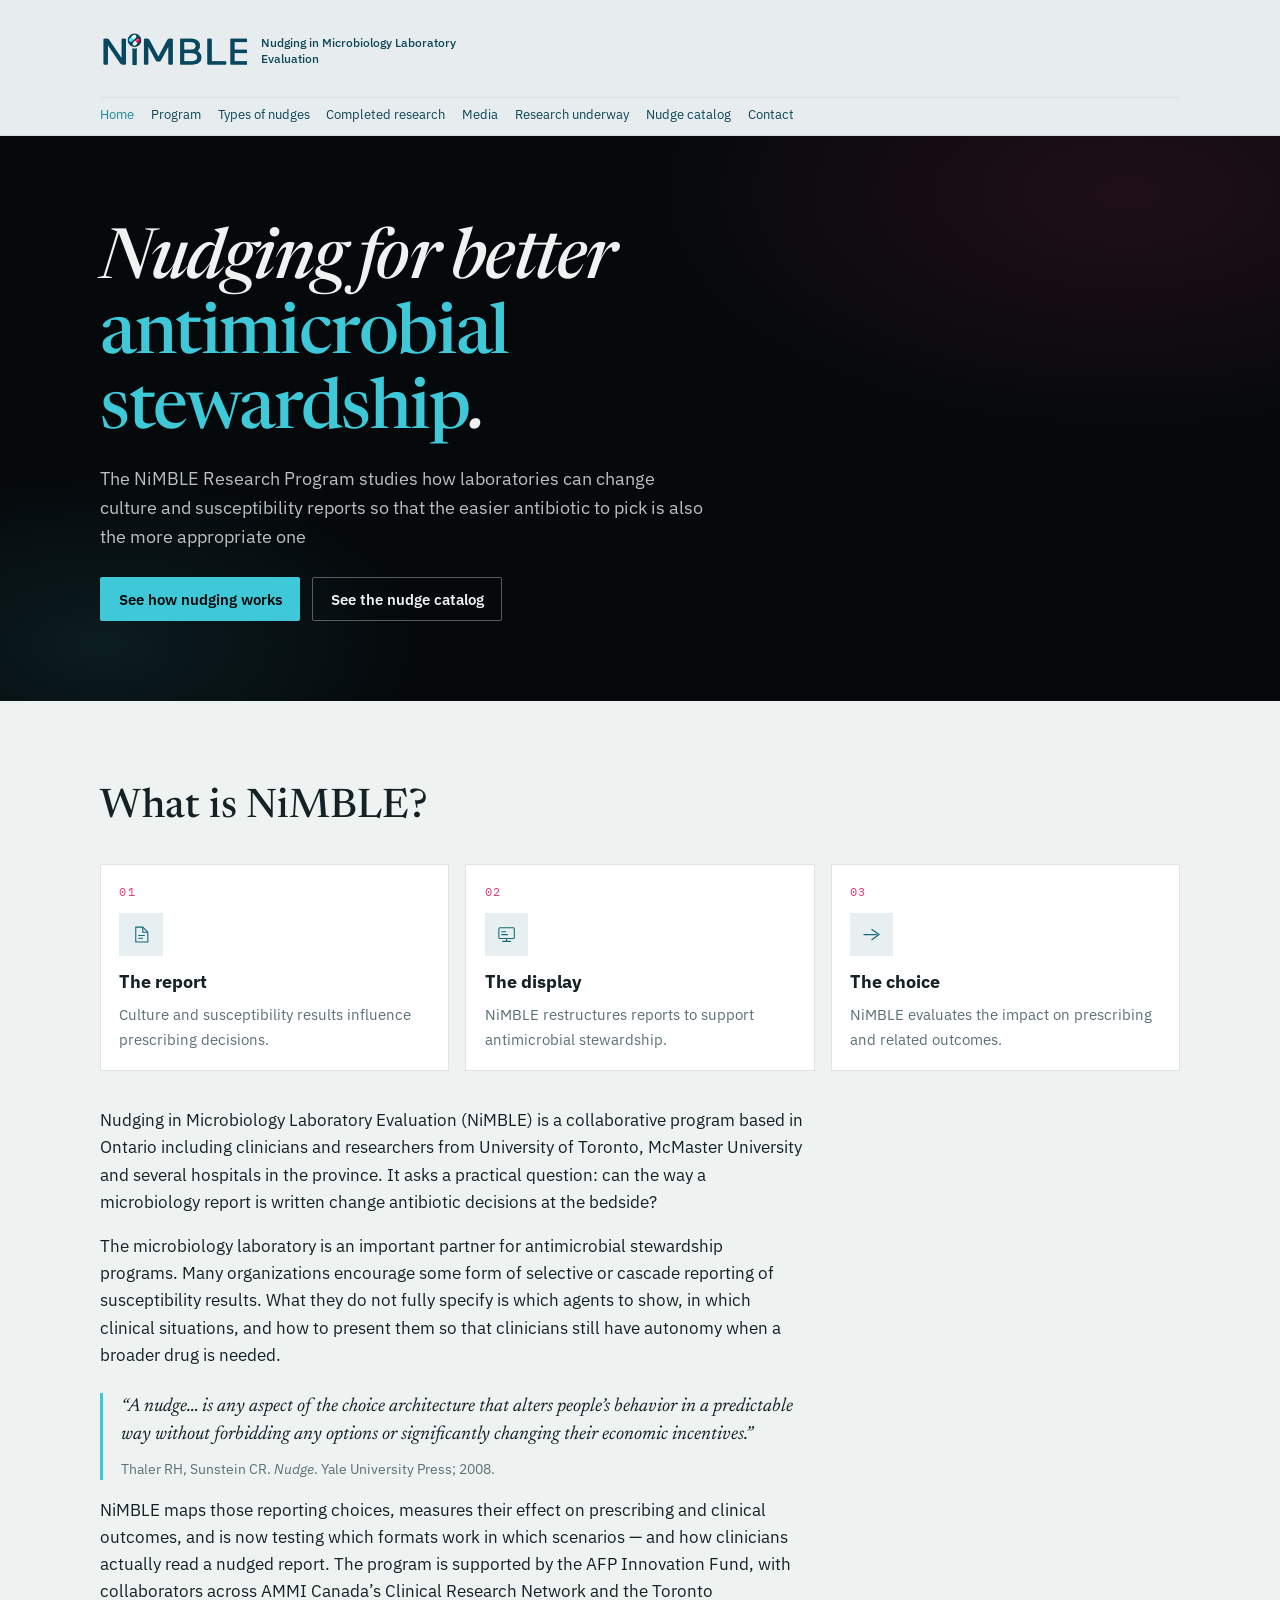
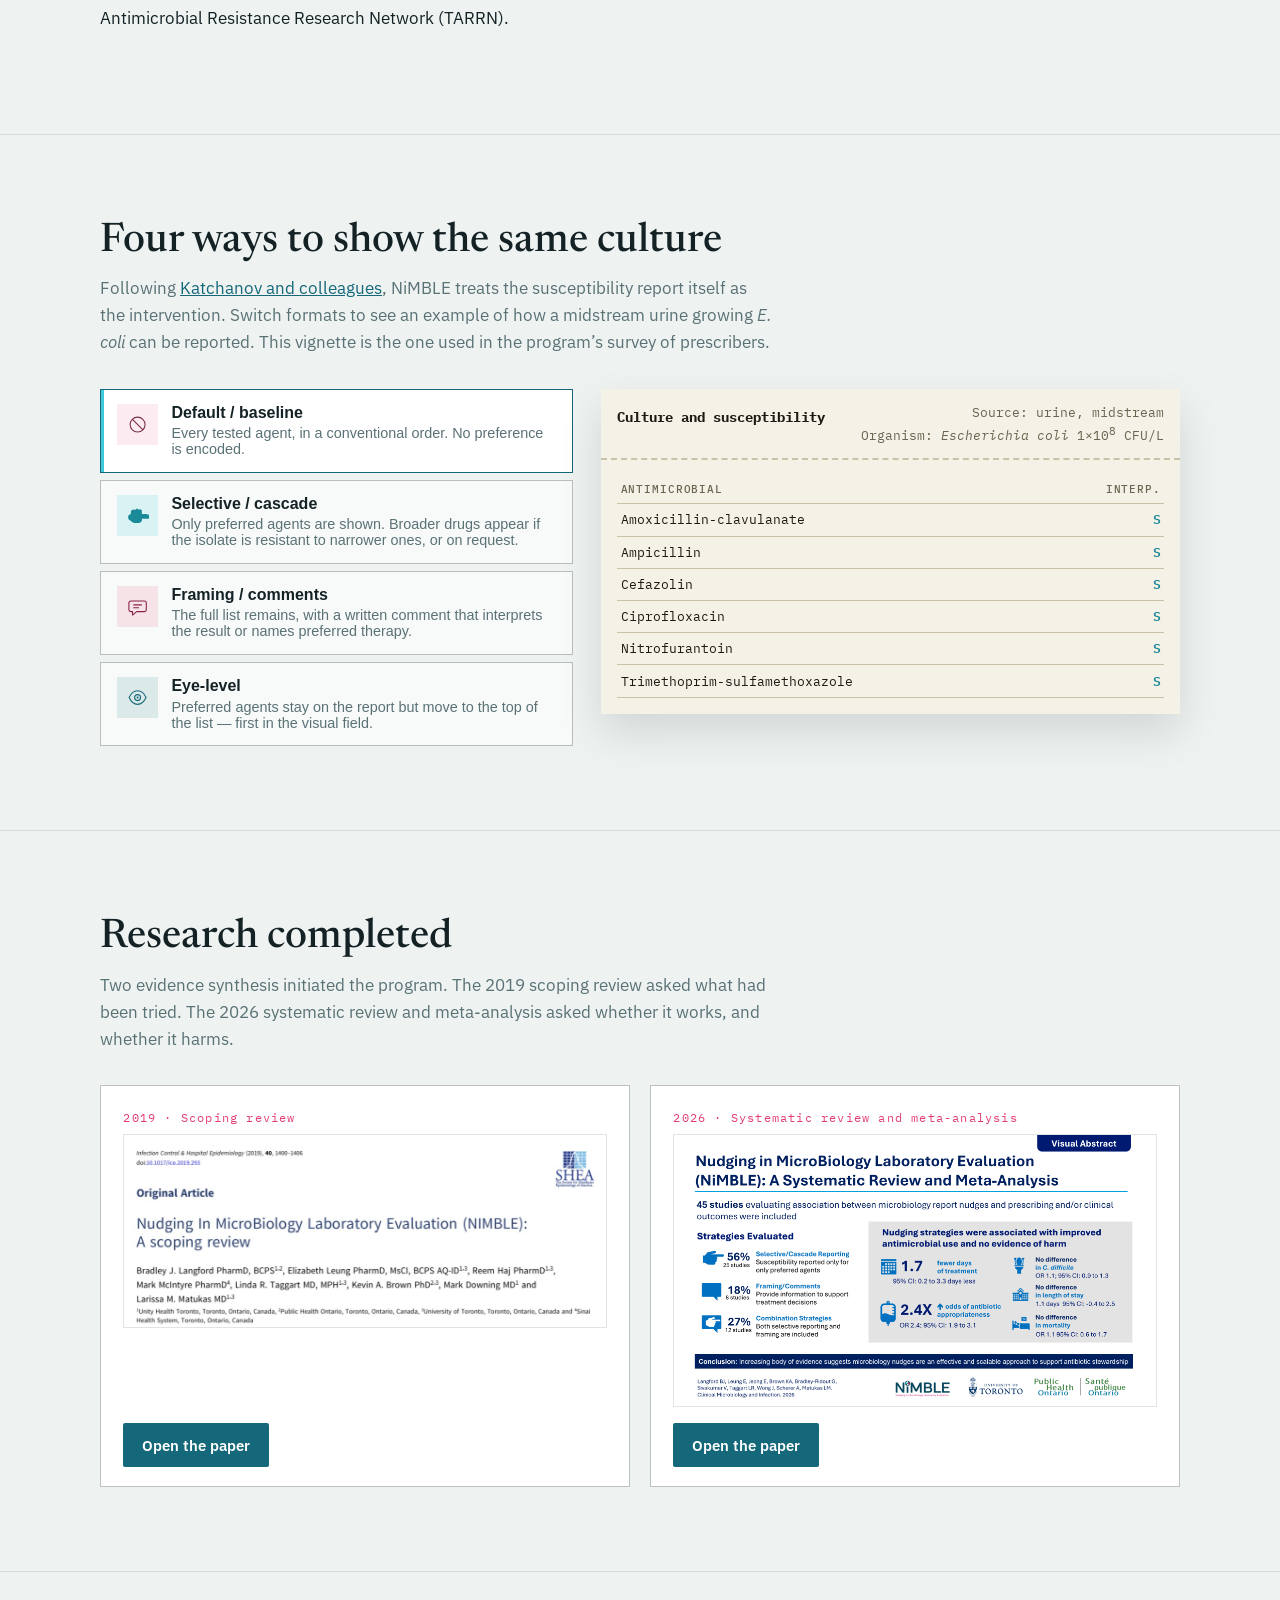
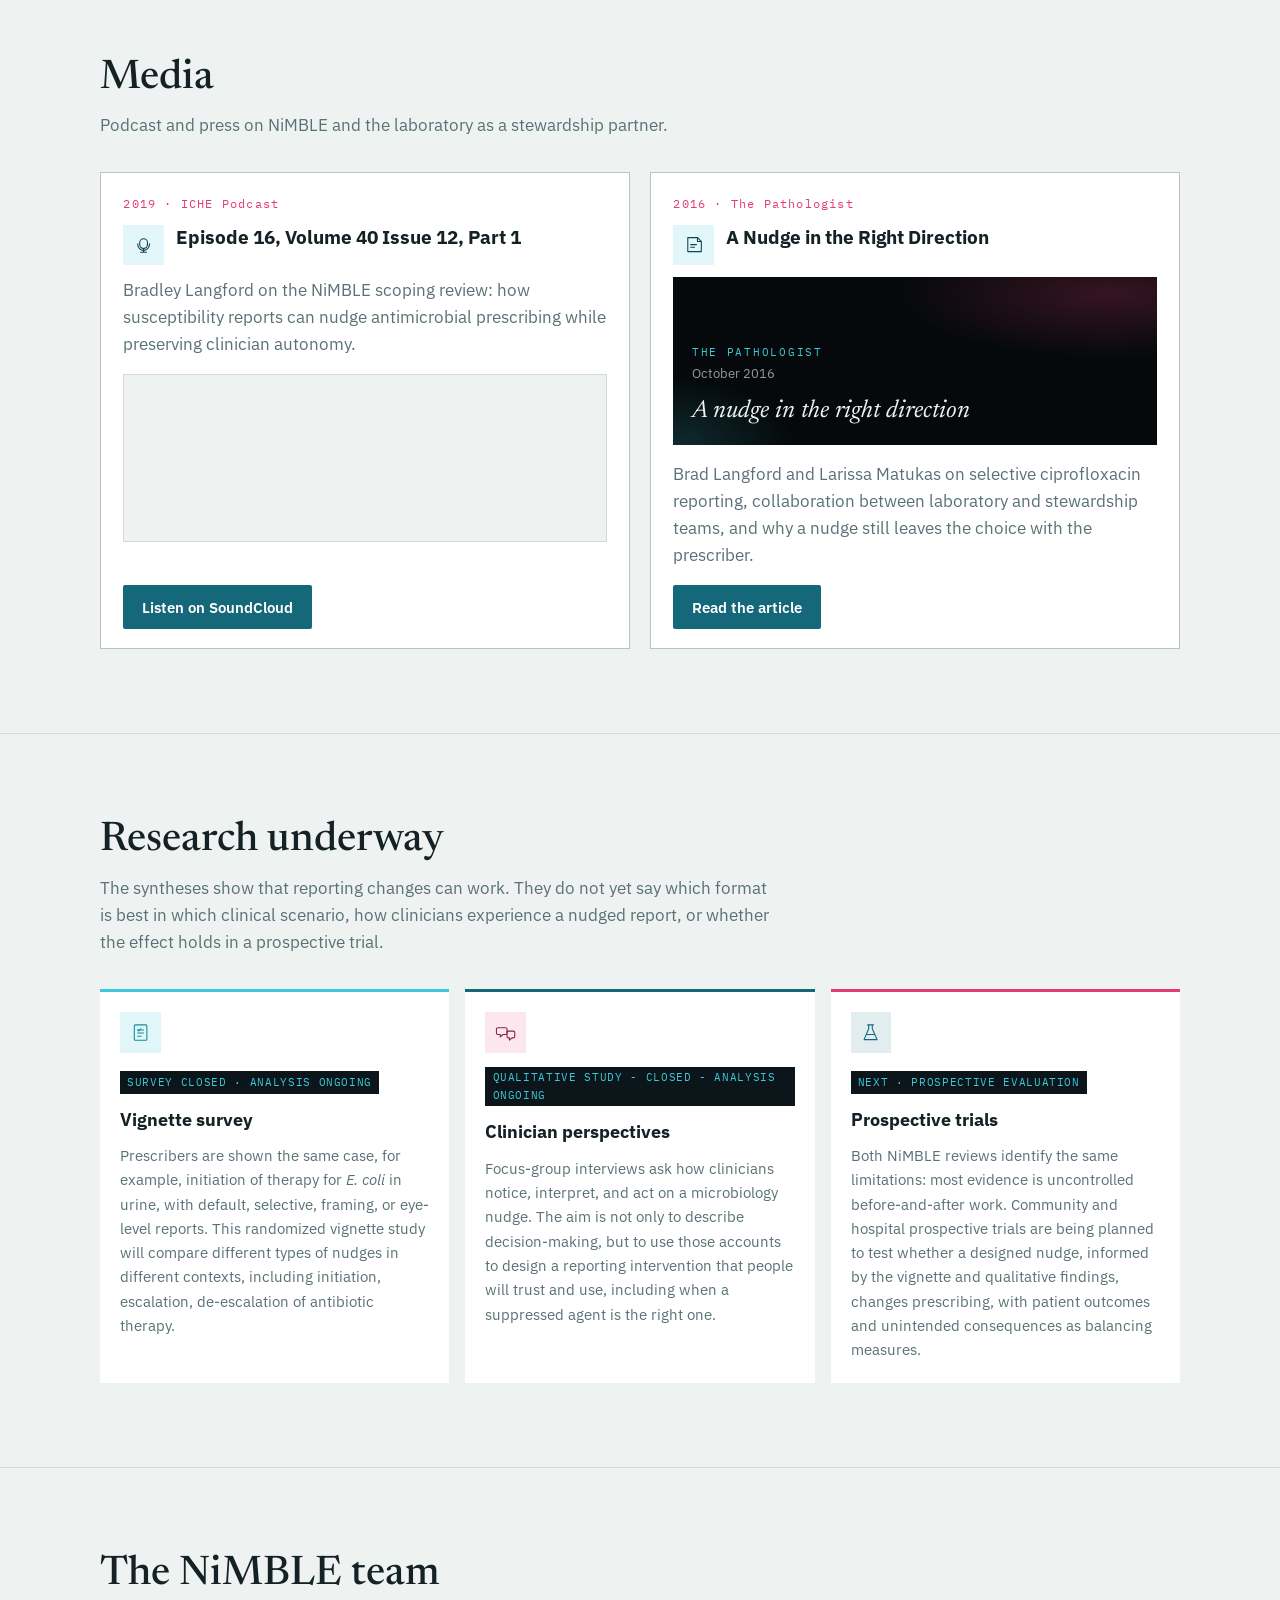
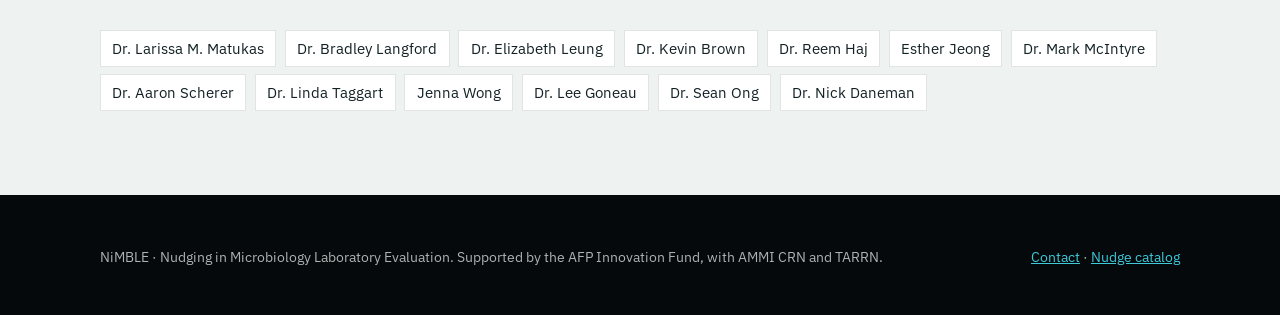
==== commit 75268568: "Refine homepage copy, icons, and the contact page. Drop the hero type key, update the three-step pro" ====
--- a/index.html
+++ b/index.html
@@ -12,7 +12,7 @@
   <link
     href="https://fonts.googleapis.com/css2?family=IBM+Plex+Mono:wght@400;600&family=IBM+Plex+Sans:wght@400;500;600&family=Newsreader:ital,opsz,wght@0,6..72,500;1,6..72,500&display=swap"
     rel="stylesheet">
-  <link rel="stylesheet" href="styles.css?v=10">
+  <link rel="stylesheet" href="styles.css?v=11">
 </head>
 
 <body>
@@ -41,7 +41,7 @@
 
   <main id="main">
     <section class="hero" id="home">
-      <div class="hero-inner">
+      <div class="hero-inner solo">
         <div>
           <h1>Nudging for better <em>antimicrobial stewardship</em>.</h1>
           <p class="lede">The NiMBLE Research Program studies how laboratories can change culture and susceptibility reports
@@ -51,24 +51,6 @@
             <a class="btn btn-ghost" href="literature.html">See the nudge catalog</a>
           </div>
         </div>
-        <ul class="hero-key">
-          <li>
-            <span class="nudge-glyph glyph-baseline" aria-hidden="true"><svg class="glyph"><use href="#icon-baseline"></use></svg></span>
-            <span>Baseline</span>
-          </li>
-          <li>
-            <span class="nudge-glyph glyph-selective" aria-hidden="true"><svg class="glyph"><use href="#icon-selective"></use></svg></span>
-            <span>Selective</span>
-          </li>
-          <li>
-            <span class="nudge-glyph glyph-framing" aria-hidden="true"><svg class="glyph"><use href="#icon-framing"></use></svg></span>
-            <span>Framing</span>
-          </li>
-          <li>
-            <span class="nudge-glyph glyph-eye" aria-hidden="true"><svg class="glyph"><use href="#icon-eye"></use></svg></span>
-            <span>Eye-level</span>
-          </li>
-        </ul>
       </div>
     </section>
 
@@ -82,19 +64,19 @@
             <span class="how-num">01</span>
             <span class="how-glyph" aria-hidden="true"><svg class="glyph"><use href="#icon-report"></use></svg></span>
             <h3>The report</h3>
-            <p>Culture and susceptibility results already reach the bedside.</p>
+            <p>Culture and susceptibility results influence prescribing decisions.</p>
           </li>
           <li>
             <span class="how-num">02</span>
             <span class="how-glyph" aria-hidden="true"><svg class="glyph"><use href="#icon-display"></use></svg></span>
             <h3>The display</h3>
-            <p>What is shown, in what order, and with which comment.</p>
+            <p>NiMBLE restructures reports to support antimicrobial stewardship.</p>
           </li>
           <li>
             <span class="how-num">03</span>
             <span class="how-glyph" aria-hidden="true"><svg class="glyph"><use href="#icon-choice"></use></svg></span>
             <h3>The choice</h3>
-            <p>Prescribers keep autonomy. The easier pick is the better one.</p>
+            <p>NiMBLE evaluates the impact on prescribing and related outcomes.</p>
           </li>
         </ol>
         <div class="prose">
@@ -329,7 +311,7 @@
       <p><a href="contact.html">Contact</a> · <a href="literature.html">Nudge catalog</a></p>
     </div>
   </footer>
-  <script src="app.js?v=7"></script>
+  <script src="app.js?v=8"></script>
 </body>
 
 </html>
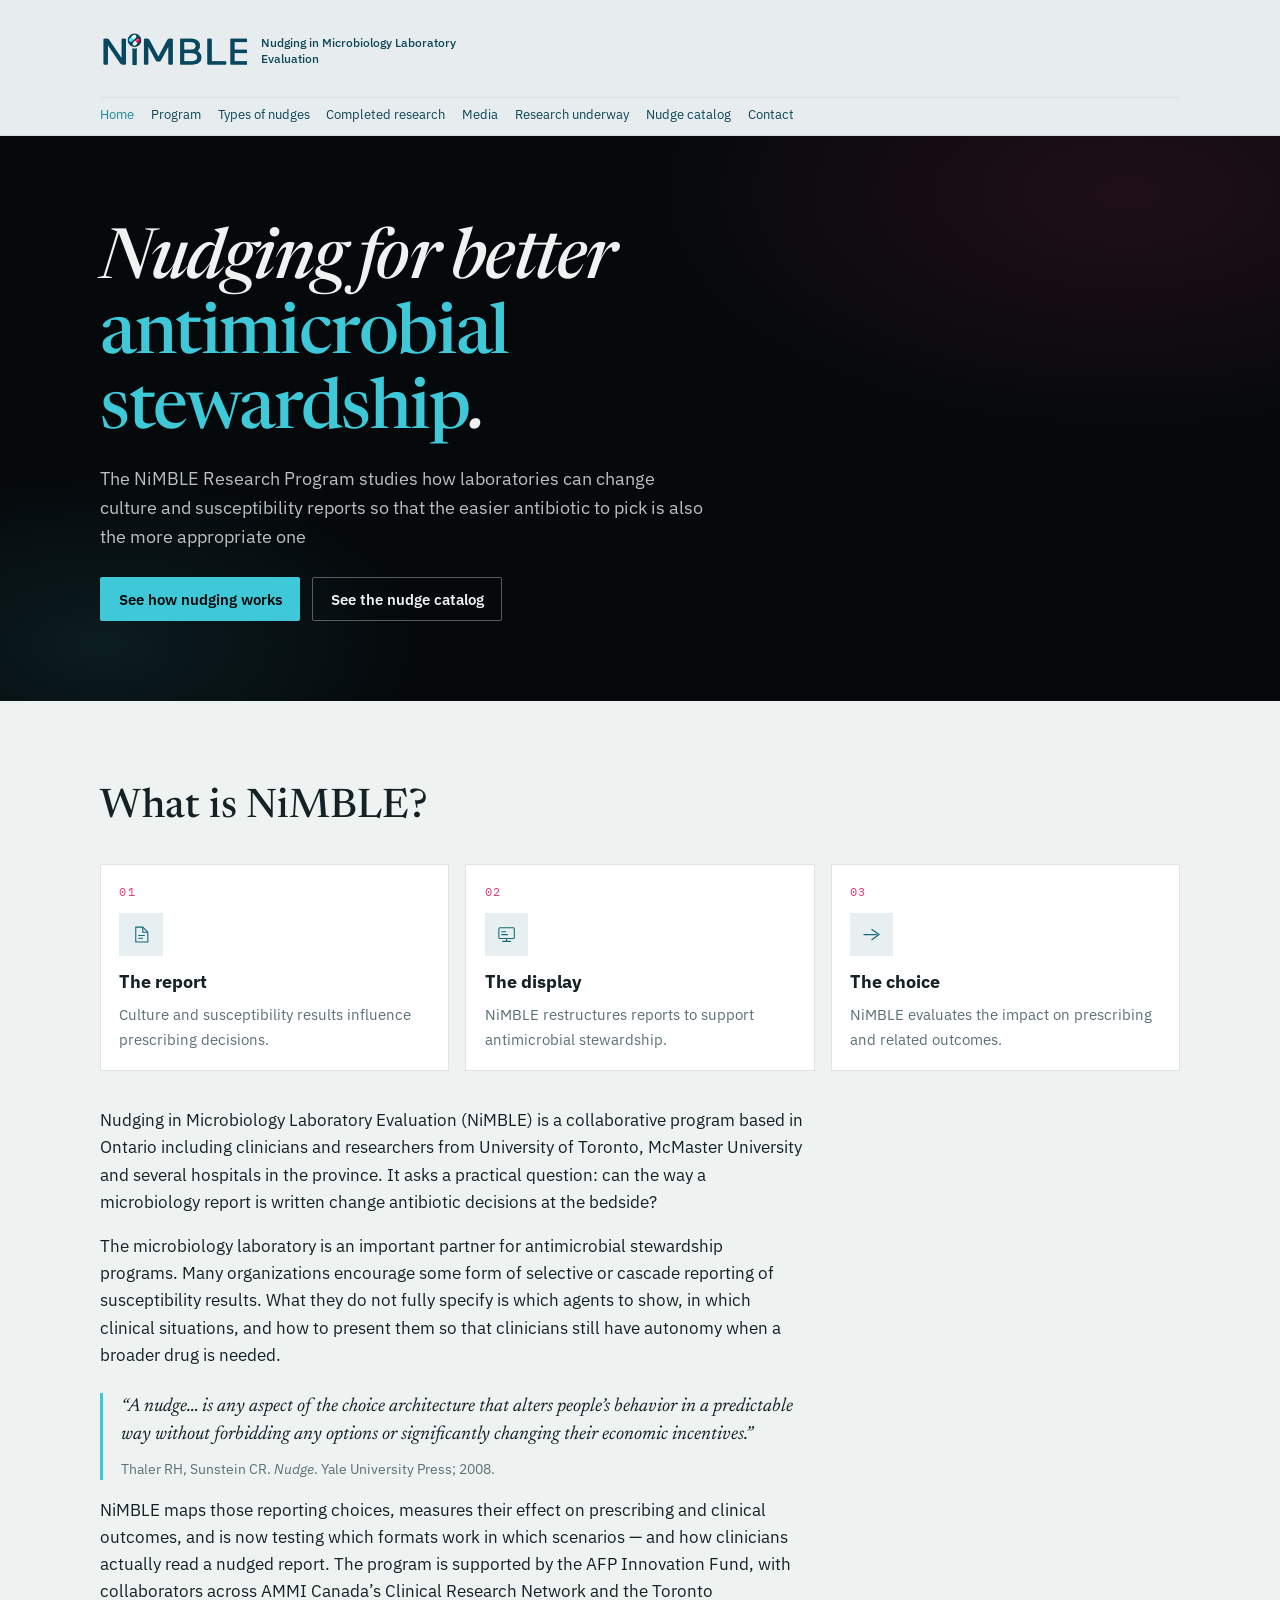
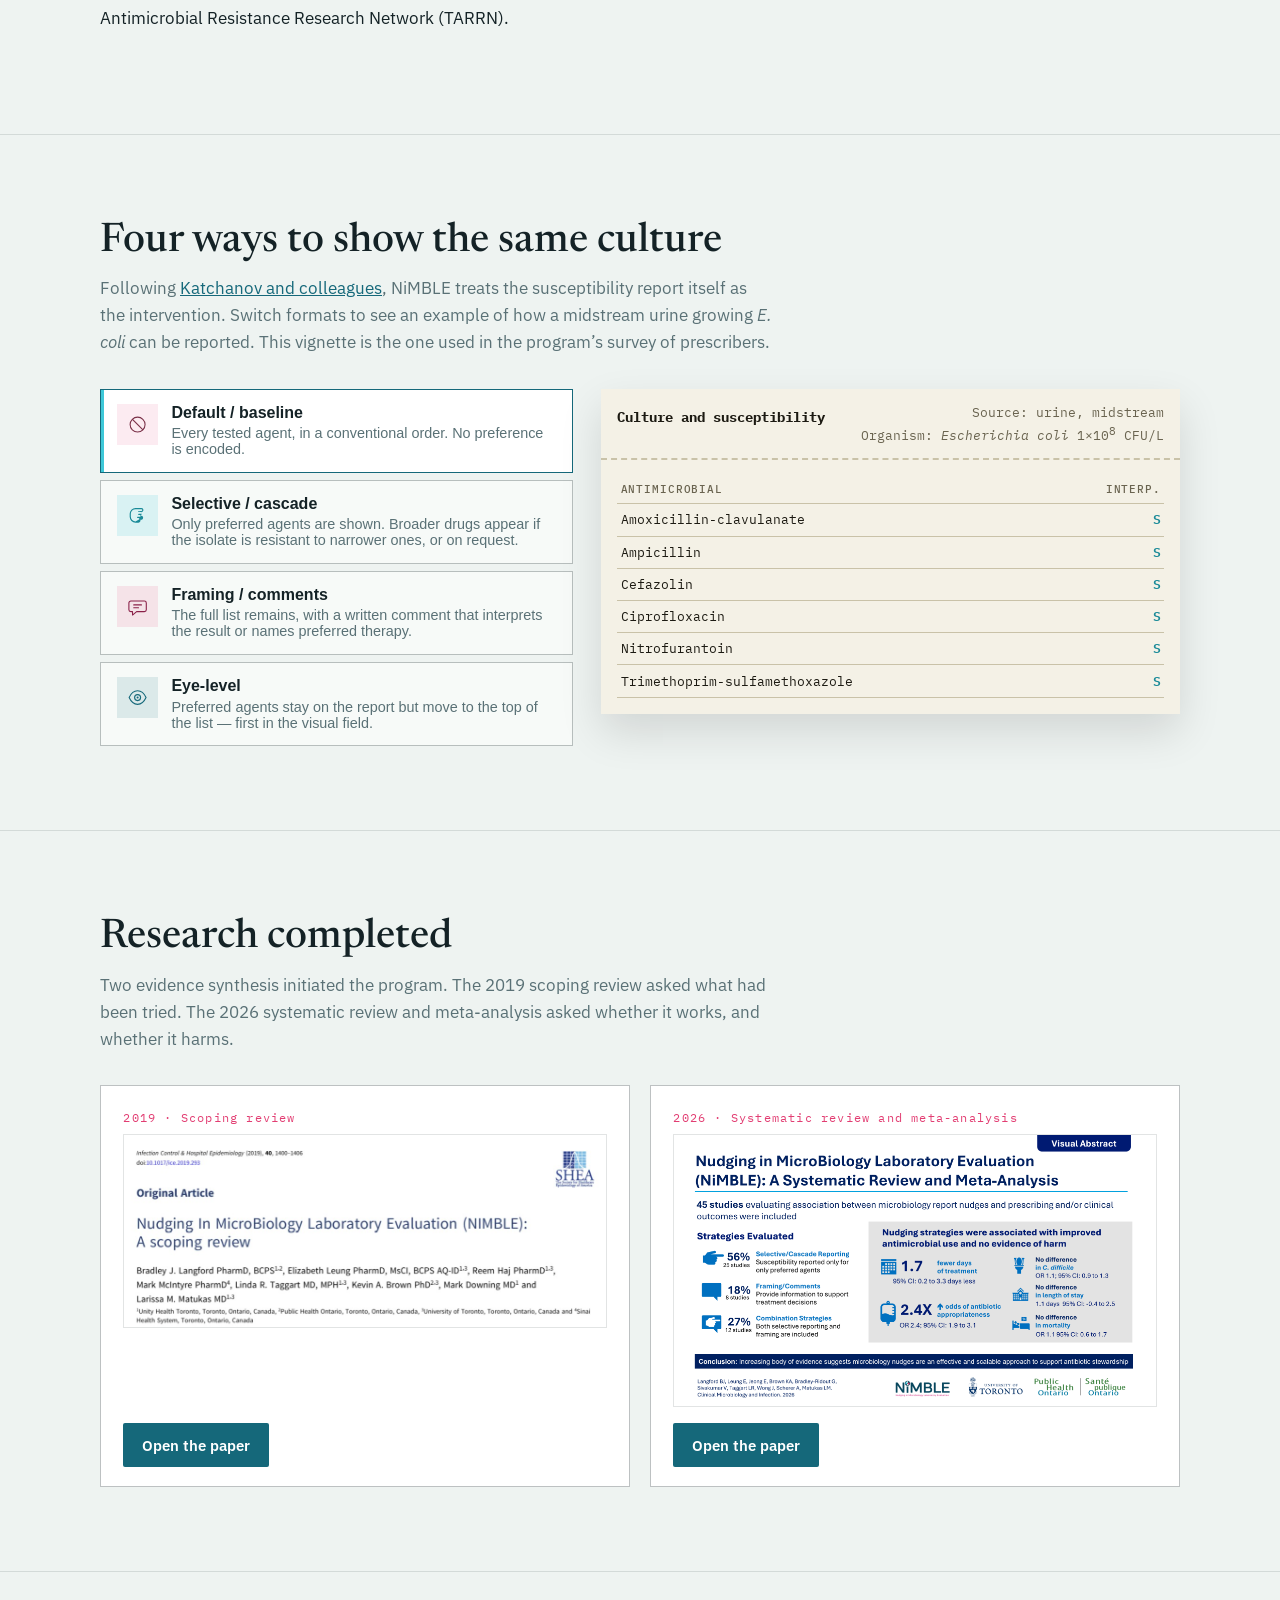
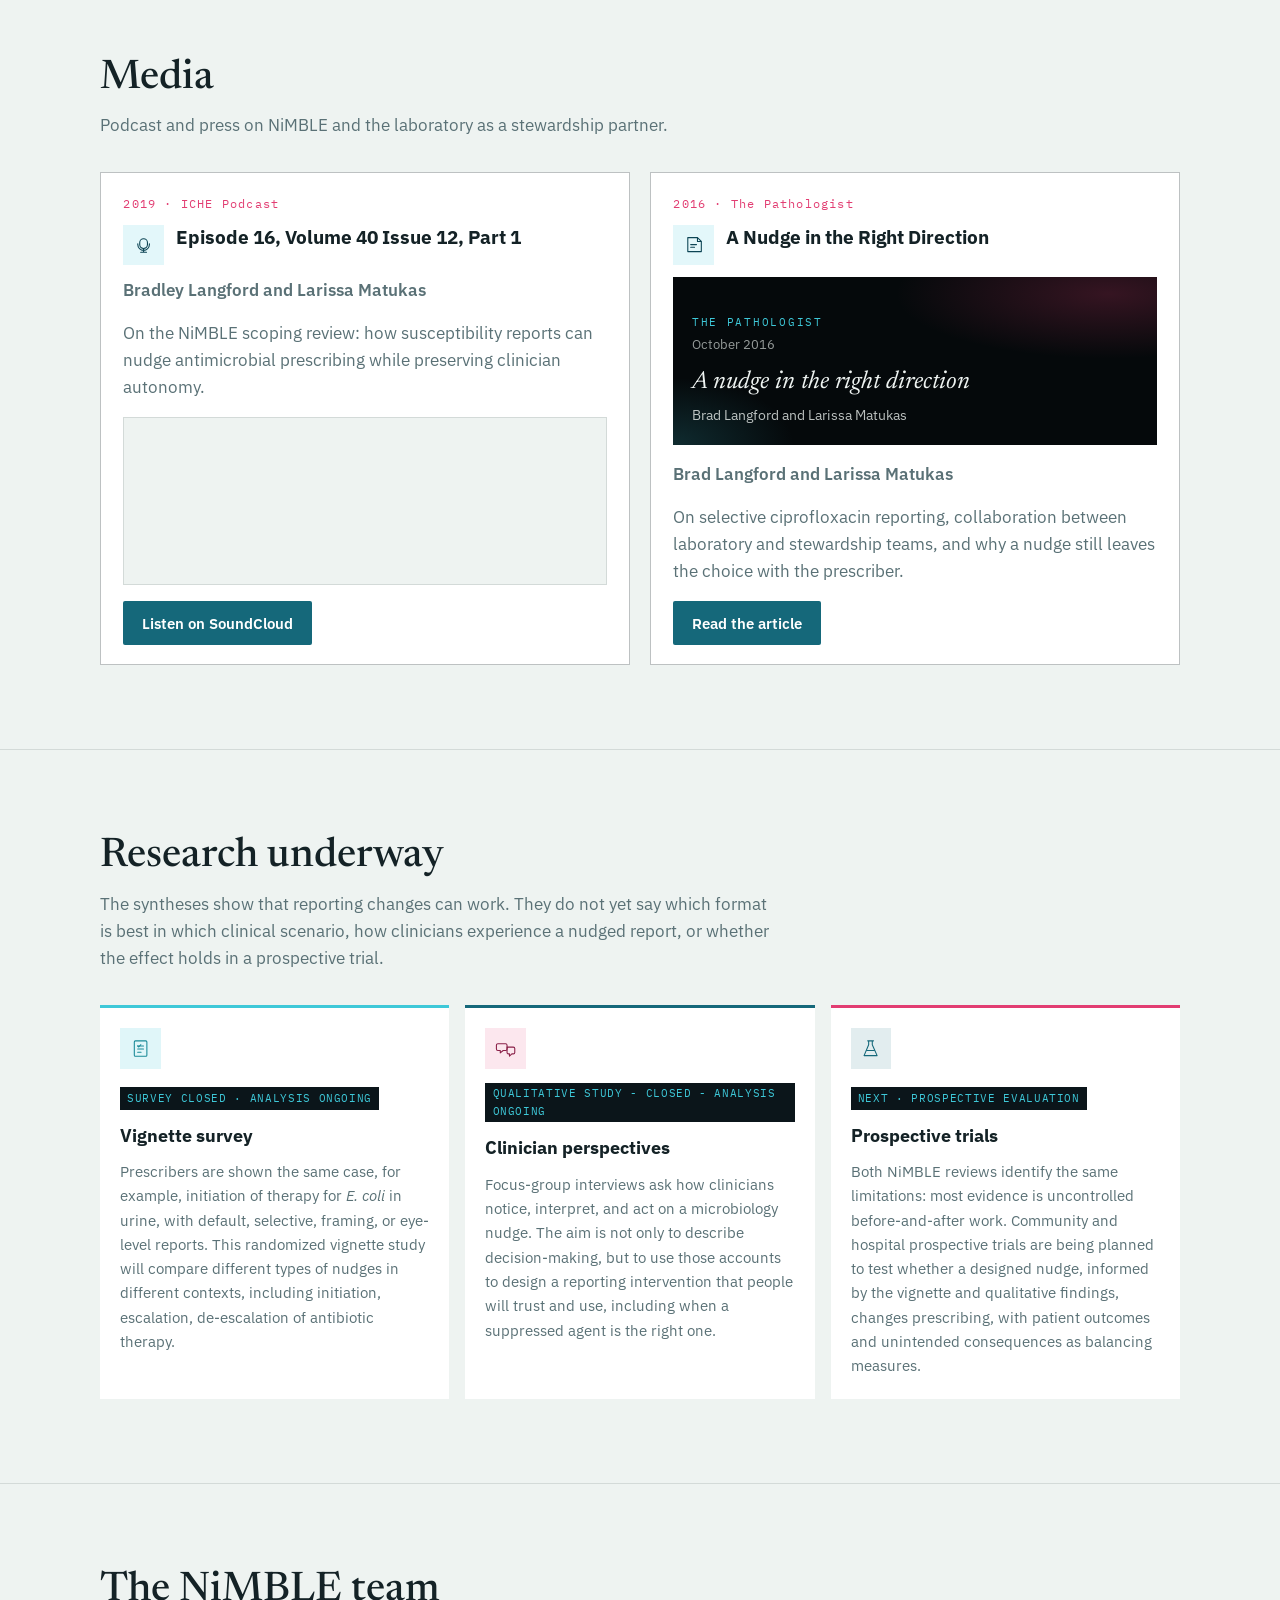
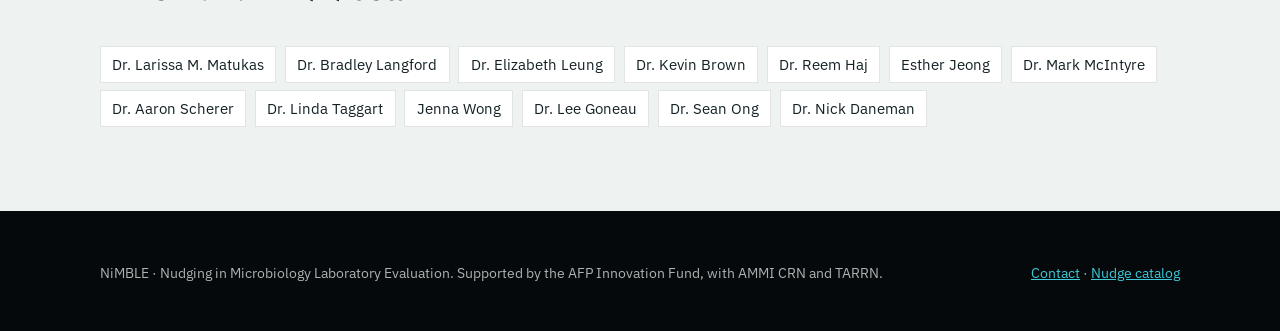
==== commit 5cdfa793: "Name both media guests and redraw the pointing-hand icon. Co-authored-by: Cursor <cursoragent@cursor" ====
--- a/index.html
+++ b/index.html
@@ -12,7 +12,7 @@
   <link
     href="https://fonts.googleapis.com/css2?family=IBM+Plex+Mono:wght@400;600&family=IBM+Plex+Sans:wght@400;500;600&family=Newsreader:ital,opsz,wght@0,6..72,500;1,6..72,500&display=swap"
     rel="stylesheet">
-  <link rel="stylesheet" href="styles.css?v=11">
+  <link rel="stylesheet" href="styles.css?v=12">
 </head>
 
 <body>
@@ -217,10 +217,11 @@
               <span class="nudge-glyph glyph-podcast" aria-hidden="true"><svg class="glyph"><use href="#icon-podcast"></use></svg></span>
               <h3>Episode 16, Volume 40 Issue 12, Part 1</h3>
             </div>
-            <p>Bradley Langford on the NiMBLE scoping review: how susceptibility reports can nudge antimicrobial prescribing while preserving clinician autonomy.</p>
+            <p class="media-byline">Bradley Langford and Larissa Matukas</p>
+            <p>On the NiMBLE scoping review: how susceptibility reports can nudge antimicrobial prescribing while preserving clinician autonomy.</p>
             <div class="podcast-embed">
-              <iframe title="ICHE Podcast episode 16, Volume 40 Issue 12, Part 1"
-                src="https://w.soundcloud.com/player/?url=https%3A//soundcloud.com/user-660720406/episode-16-volume-40-issue-12-part-1&amp;color=%2315687a&amp;auto_play=false&amp;hide_related=true&amp;show_comments=false&amp;show_user=true&amp;show_reposts=false&amp;show_teaser=false"
+              <iframe title="ICHE Podcast episode 16 with Bradley Langford and Larissa Matukas"
+                src="https://w.soundcloud.com/player/?url=https%3A//soundcloud.com/user-660720406/episode-16-volume-40-issue-12-part-1&amp;color=%2315687a&amp;auto_play=false&amp;hide_related=true&amp;show_comments=false&amp;show_user=false&amp;show_reposts=false&amp;show_teaser=false"
                 loading="lazy" allow="autoplay"></iframe>
             </div>
             <a class="btn btn-teal" href="https://soundcloud.com/user-660720406/episode-16-volume-40-issue-12-part-1" target="_blank" rel="noopener noreferrer">Listen on SoundCloud</a>
@@ -235,8 +236,10 @@
               <span class="magazine-kicker">The Pathologist</span>
               <span class="magazine-issue">October 2016</span>
               <span class="magazine-headline">A nudge in the right direction</span>
-            </div>
-            <p>Brad Langford and Larissa Matukas on selective ciprofloxacin reporting, collaboration between laboratory and stewardship teams, and why a nudge still leaves the choice with the prescriber.</p>
+              <span class="magazine-authors">Brad Langford and Larissa Matukas</span>
+            </div>
+            <p class="media-byline">Brad Langford and Larissa Matukas</p>
+            <p>On selective ciprofloxacin reporting, collaboration between laboratory and stewardship teams, and why a nudge still leaves the choice with the prescriber.</p>
             <a class="btn btn-teal" href="https://thepathologist.com/issues/2016/articles/oct/a-nudge-in-the-right-direction/" target="_blank" rel="noopener noreferrer">Read the article</a>
           </article>
         </div>
@@ -311,7 +314,7 @@
       <p><a href="contact.html">Contact</a> · <a href="literature.html">Nudge catalog</a></p>
     </div>
   </footer>
-  <script src="app.js?v=8"></script>
+  <script src="app.js?v=9"></script>
 </body>
 
 </html>
--- a/styles.css
+++ b/styles.css
@@ -448,6 +448,12 @@
   line-height: 1.3;
 }
 
+.media-byline {
+  margin: 0 0 0.4rem;
+  color: var(--teal-deep);
+  font-weight: 600;
+}
+
 .media-card p {
   margin: 0 0 1rem;
   color: var(--muted);
@@ -506,6 +512,12 @@
   font-size: 1.55rem;
   font-style: italic;
   line-height: 1.15;
+}
+
+.magazine-authors {
+  margin-top: 0.5rem;
+  color: rgba(238, 243, 241, 0.78);
+  font-size: 0.85rem;
 }
 
 .type-legend {
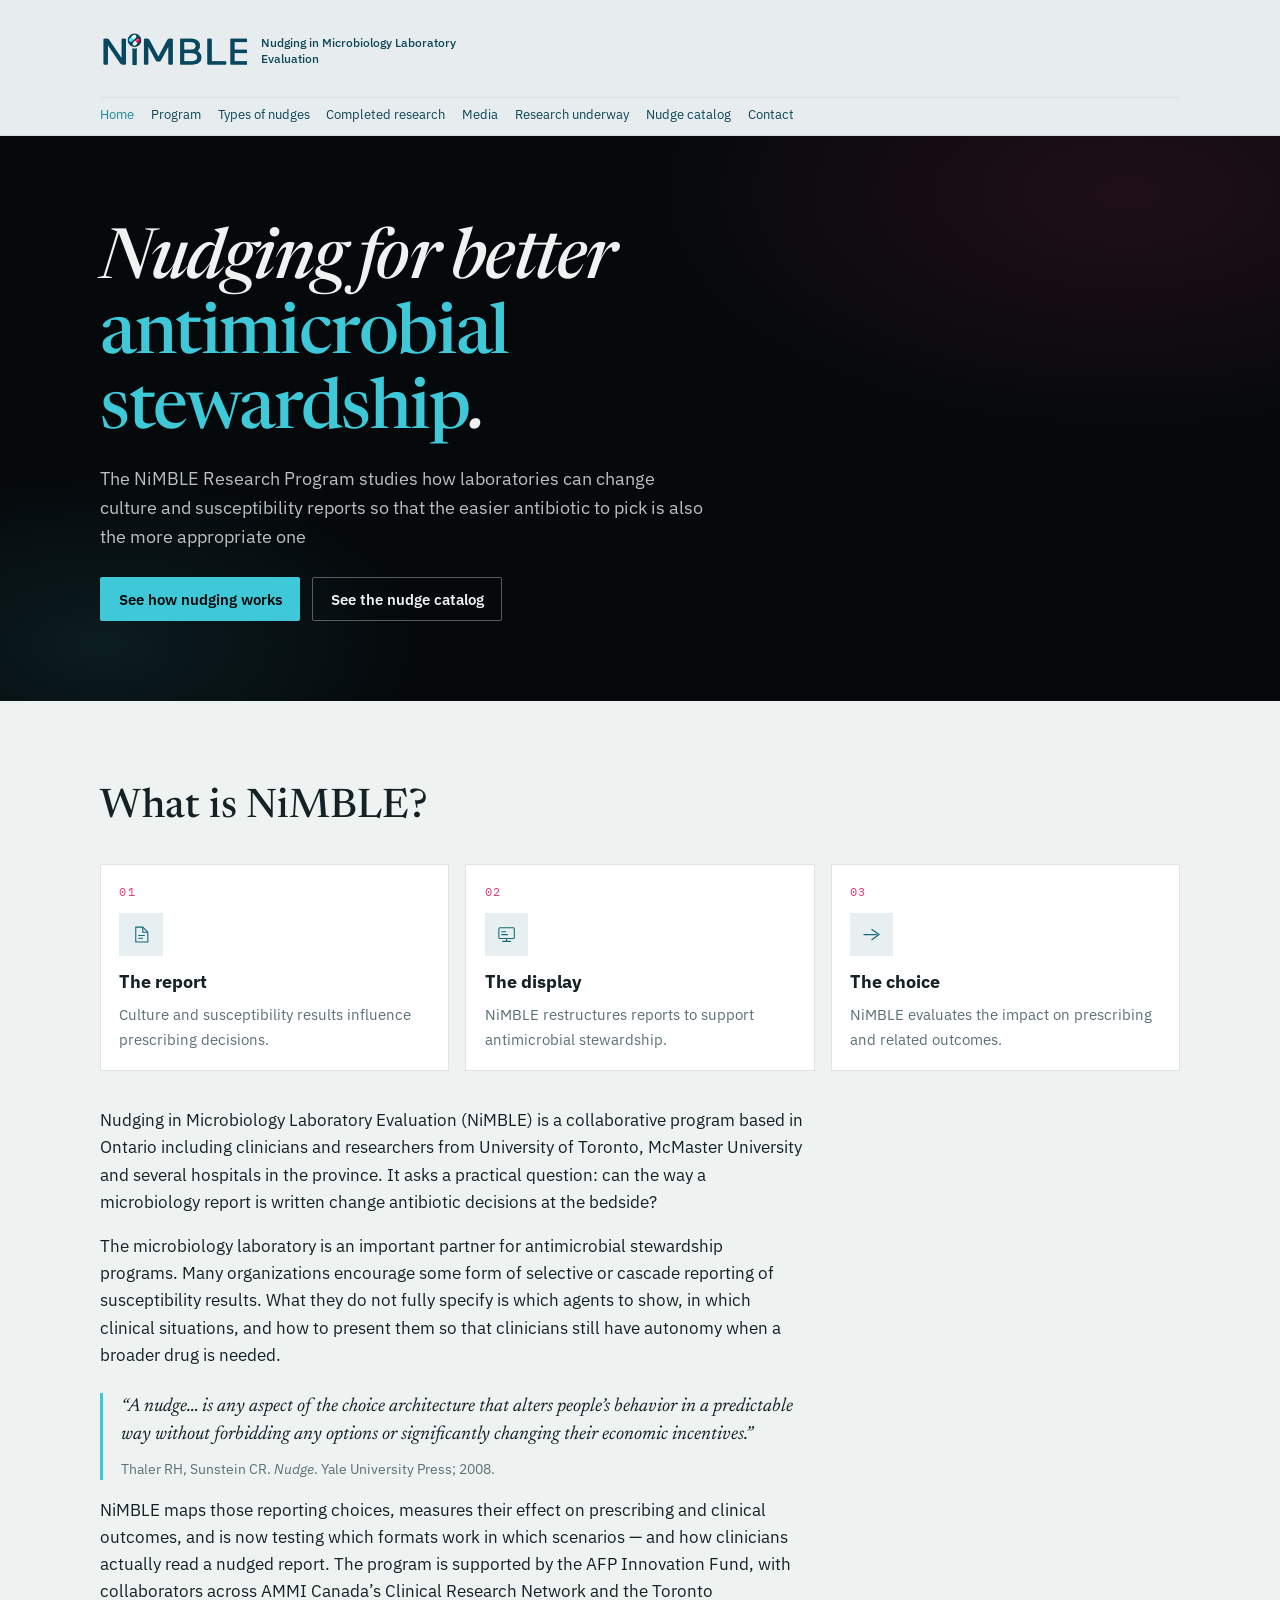
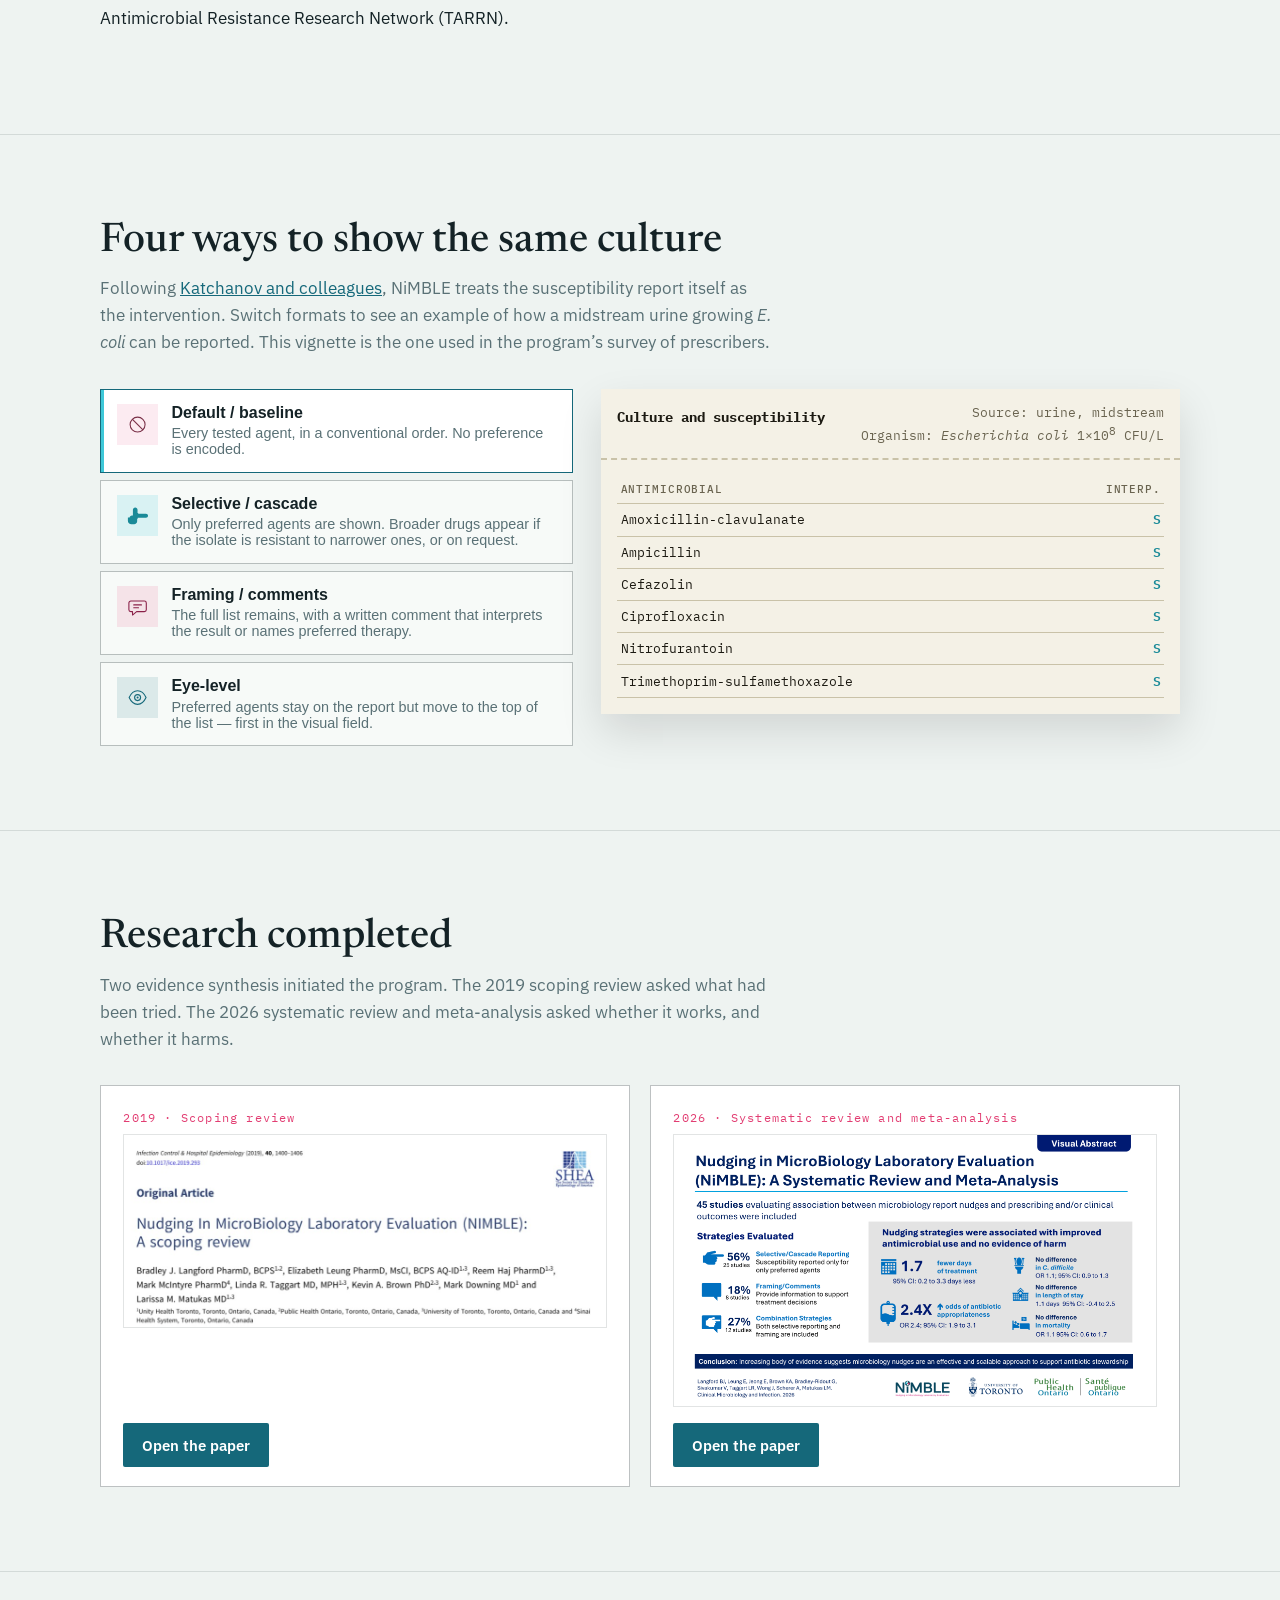
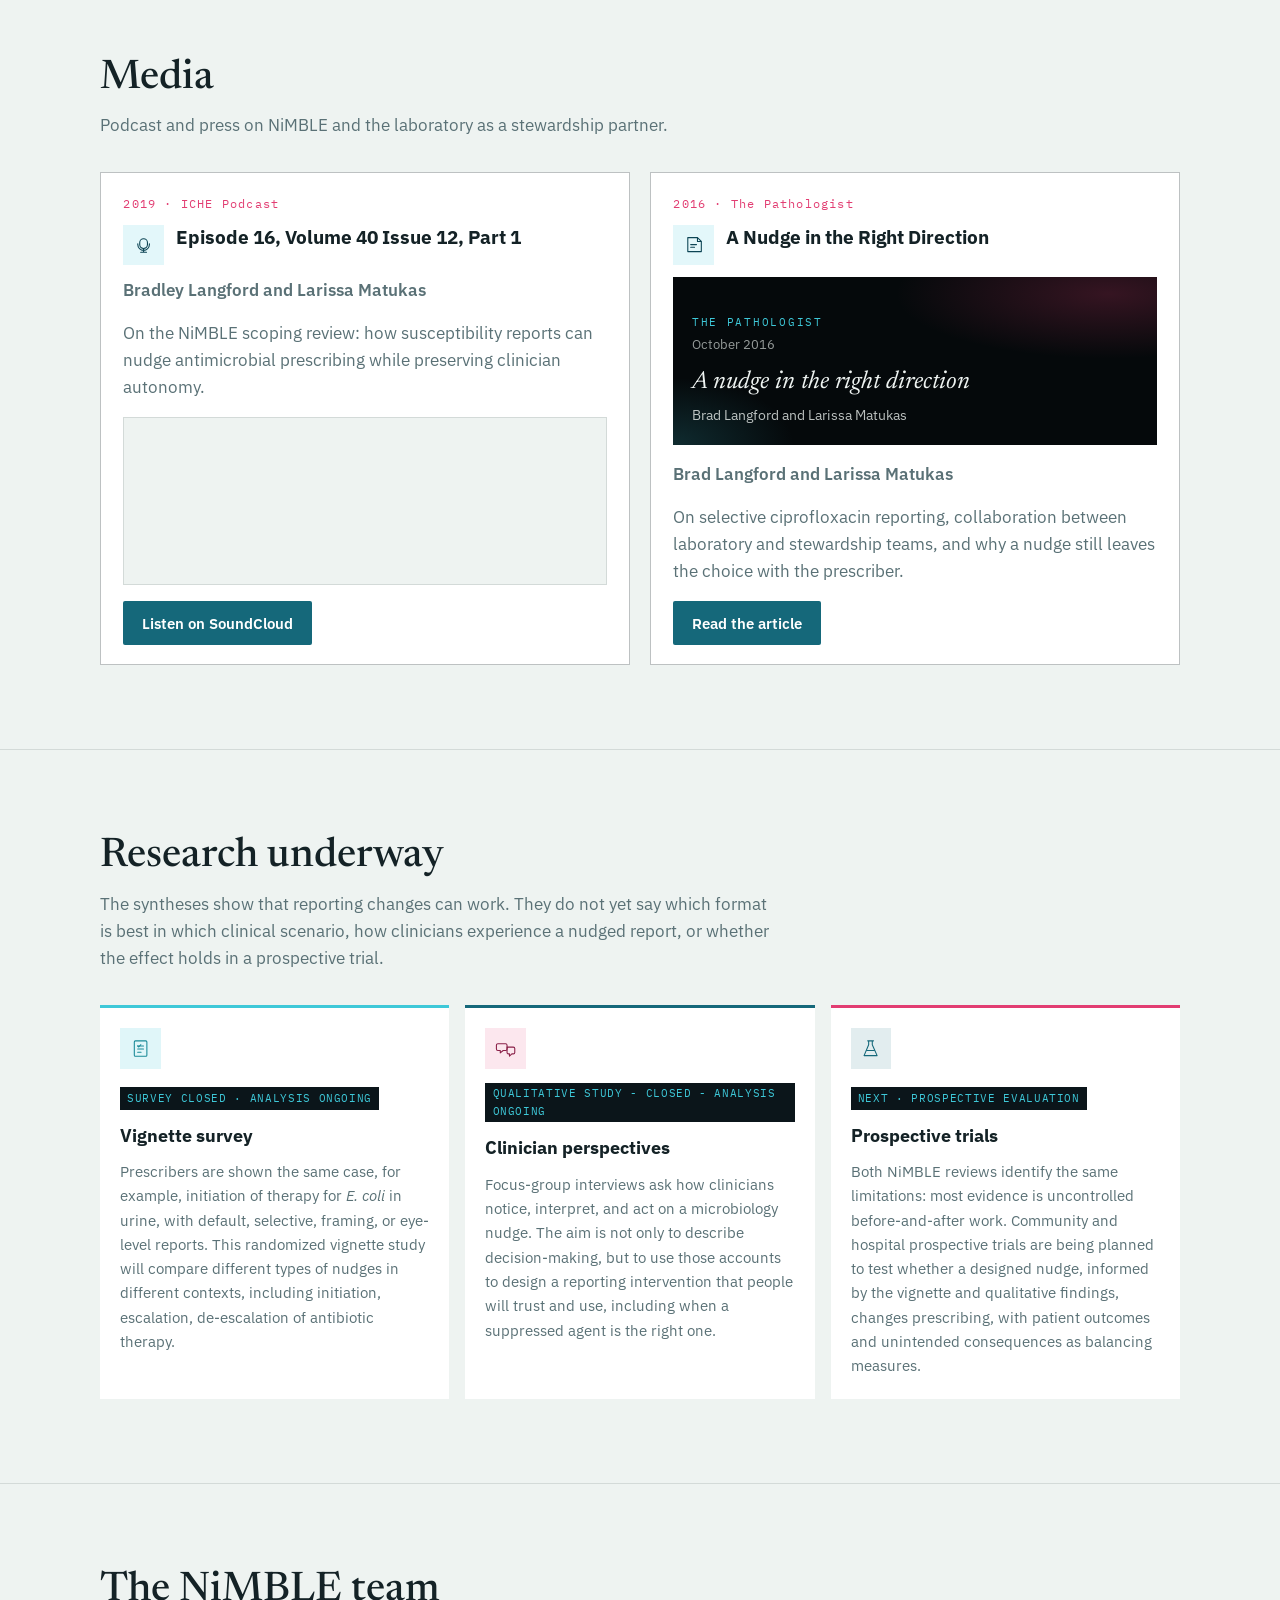
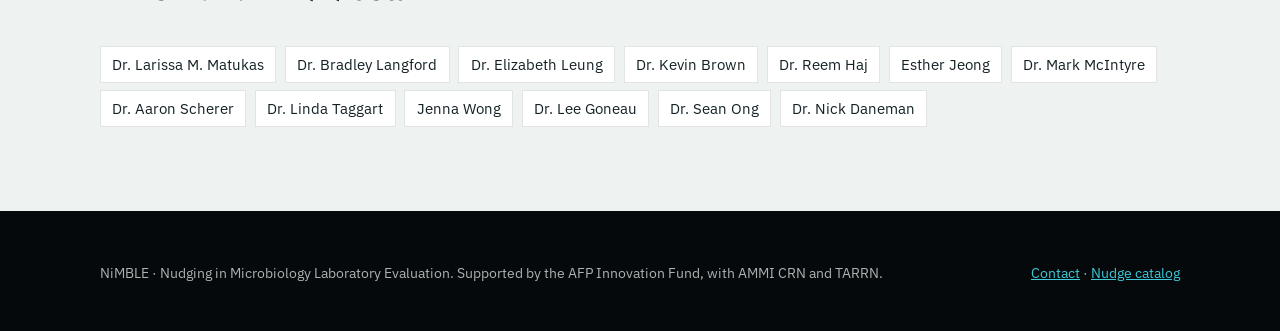
==== commit d04d269b: "Lengthen the pointing-hand index finger. Co-authored-by: Cursor <cursoragent@cursor.com>" ====
--- a/index.html
+++ b/index.html
@@ -314,7 +314,7 @@
       <p><a href="contact.html">Contact</a> · <a href="literature.html">Nudge catalog</a></p>
     </div>
   </footer>
-  <script src="app.js?v=9"></script>
+  <script src="app.js?v=10"></script>
 </body>
 
 </html>
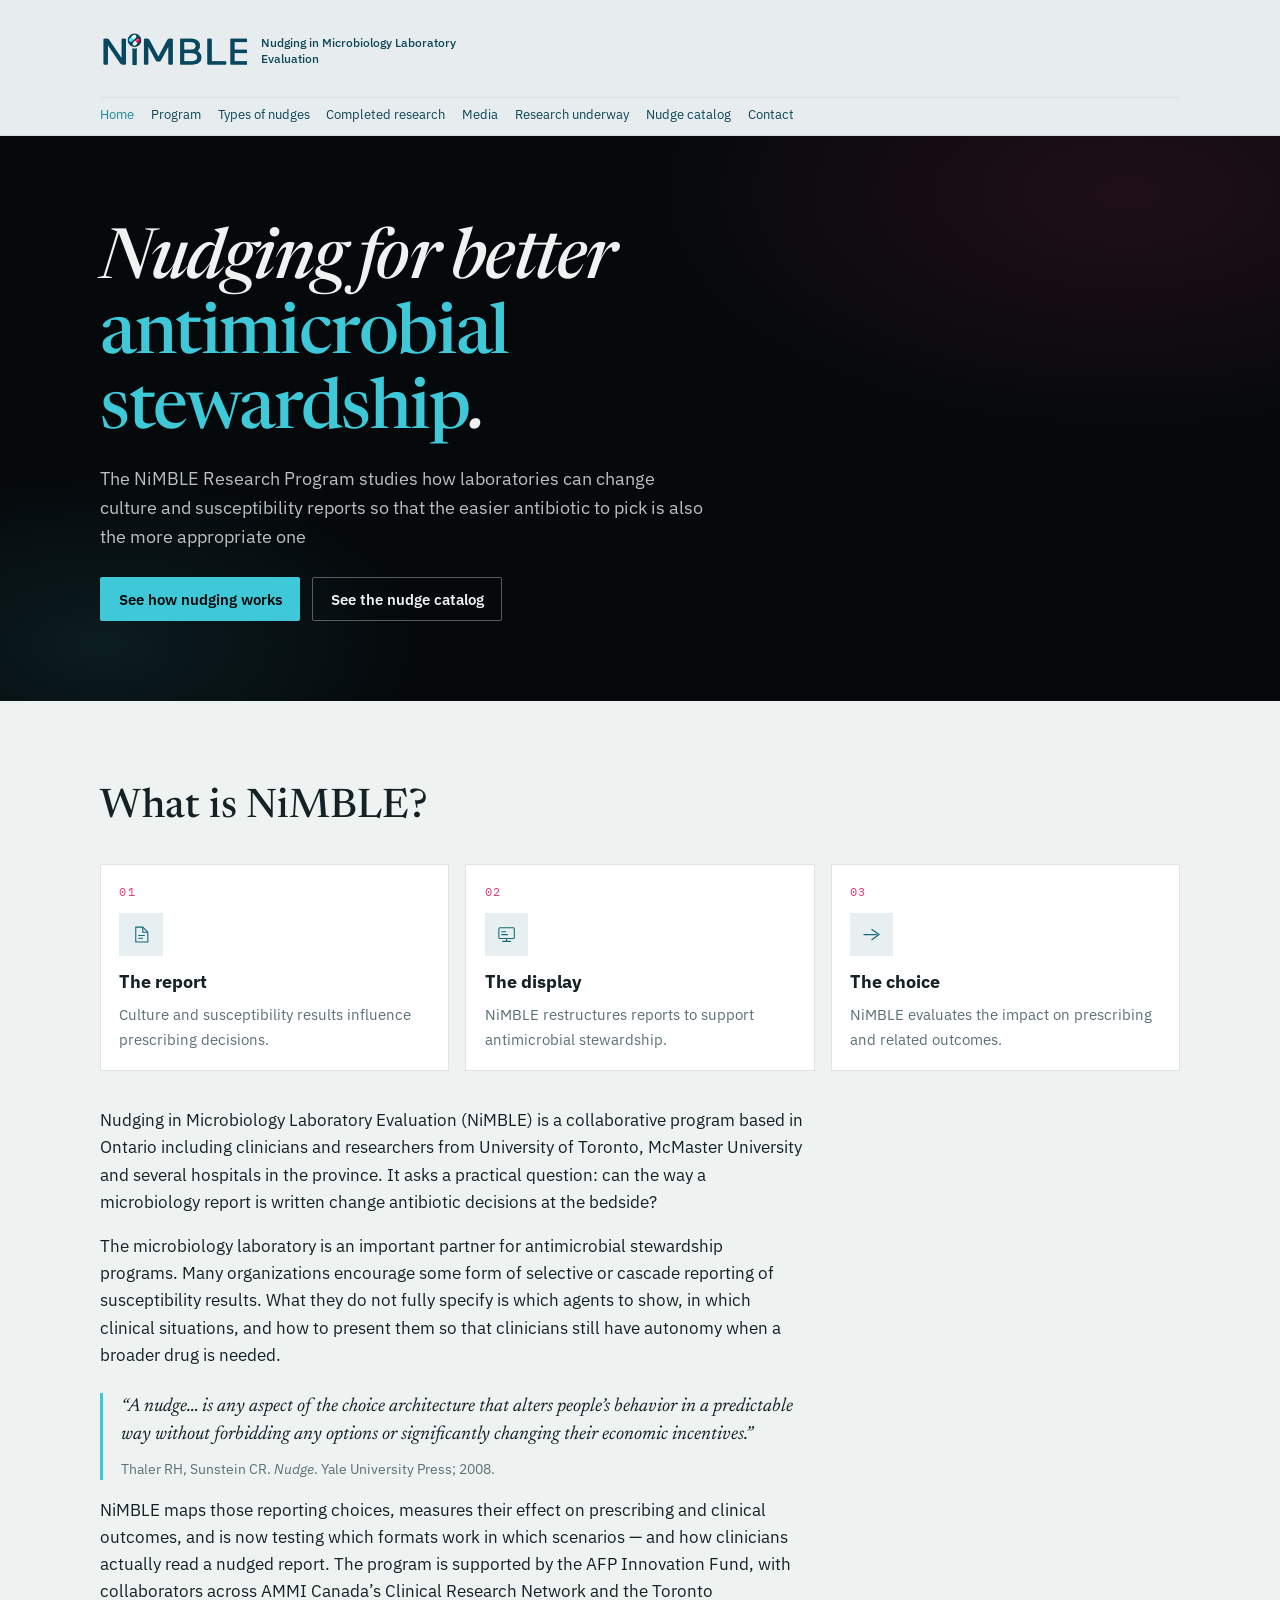
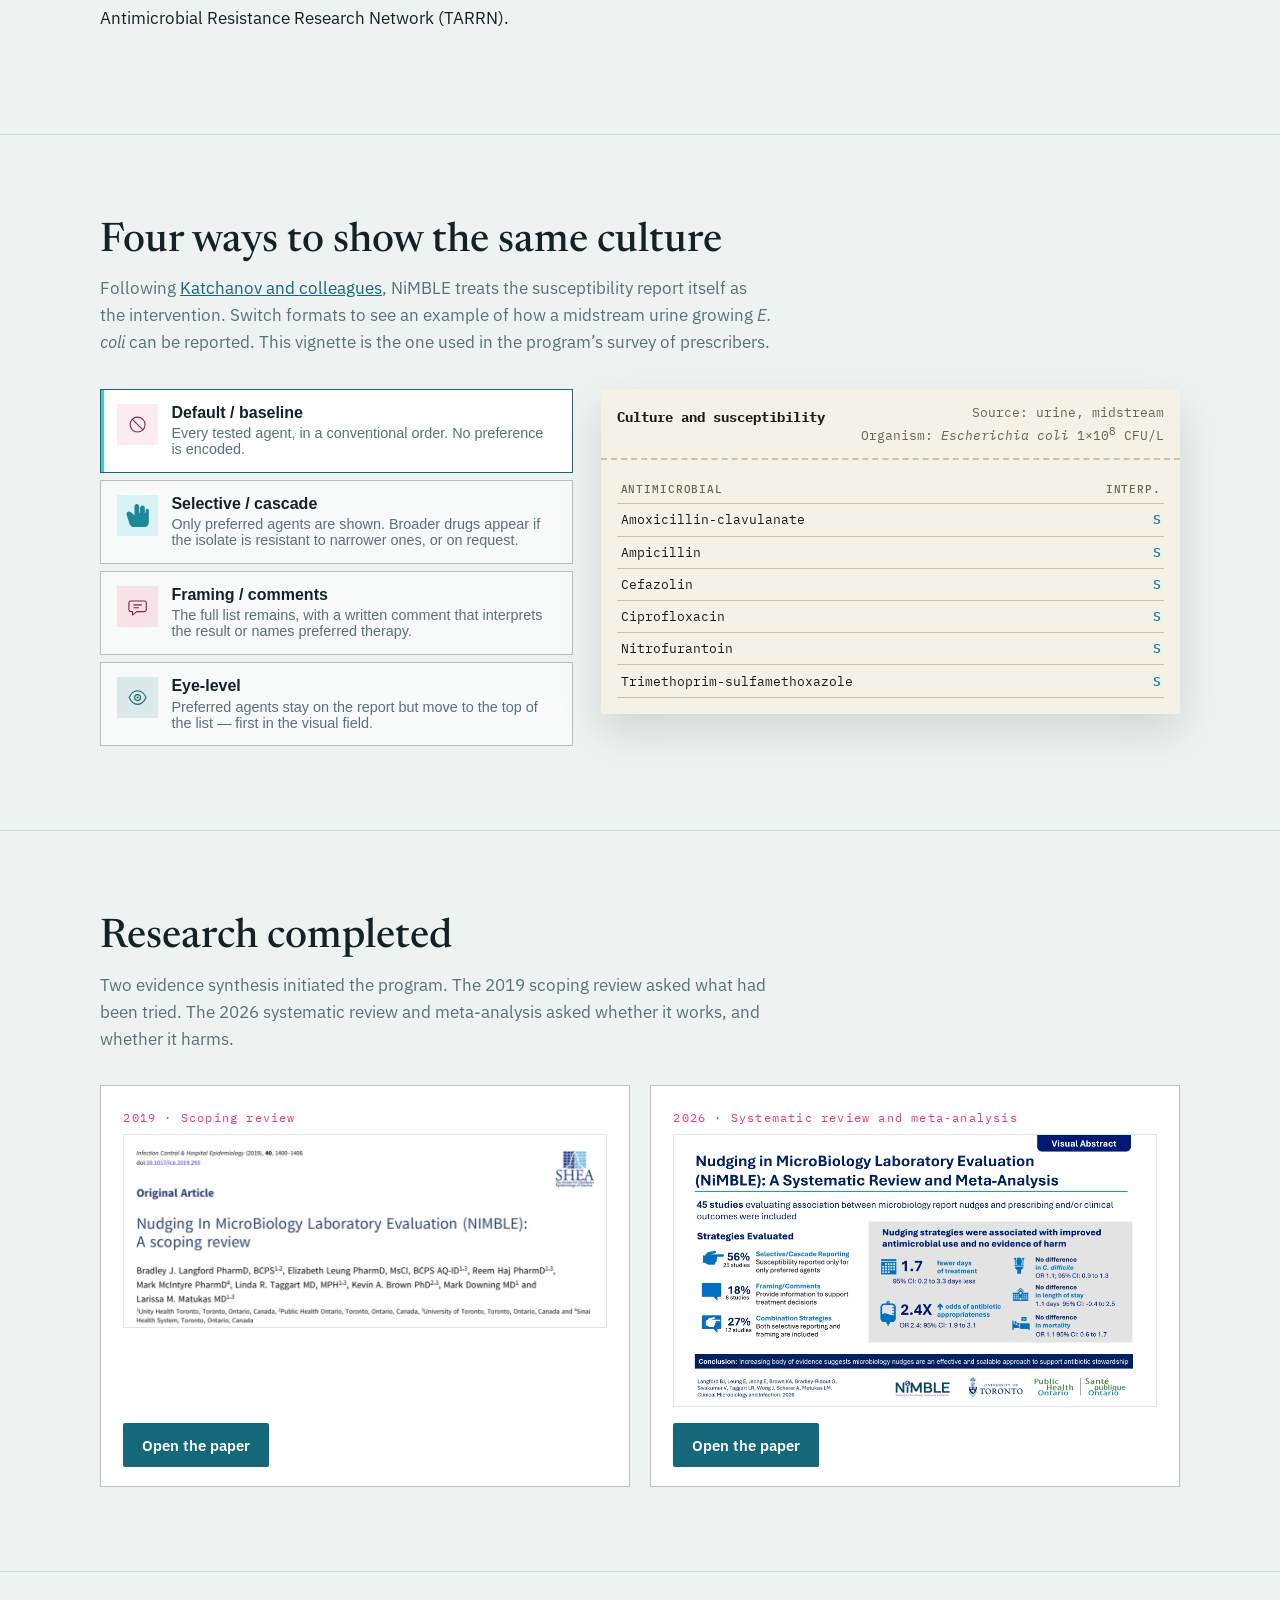
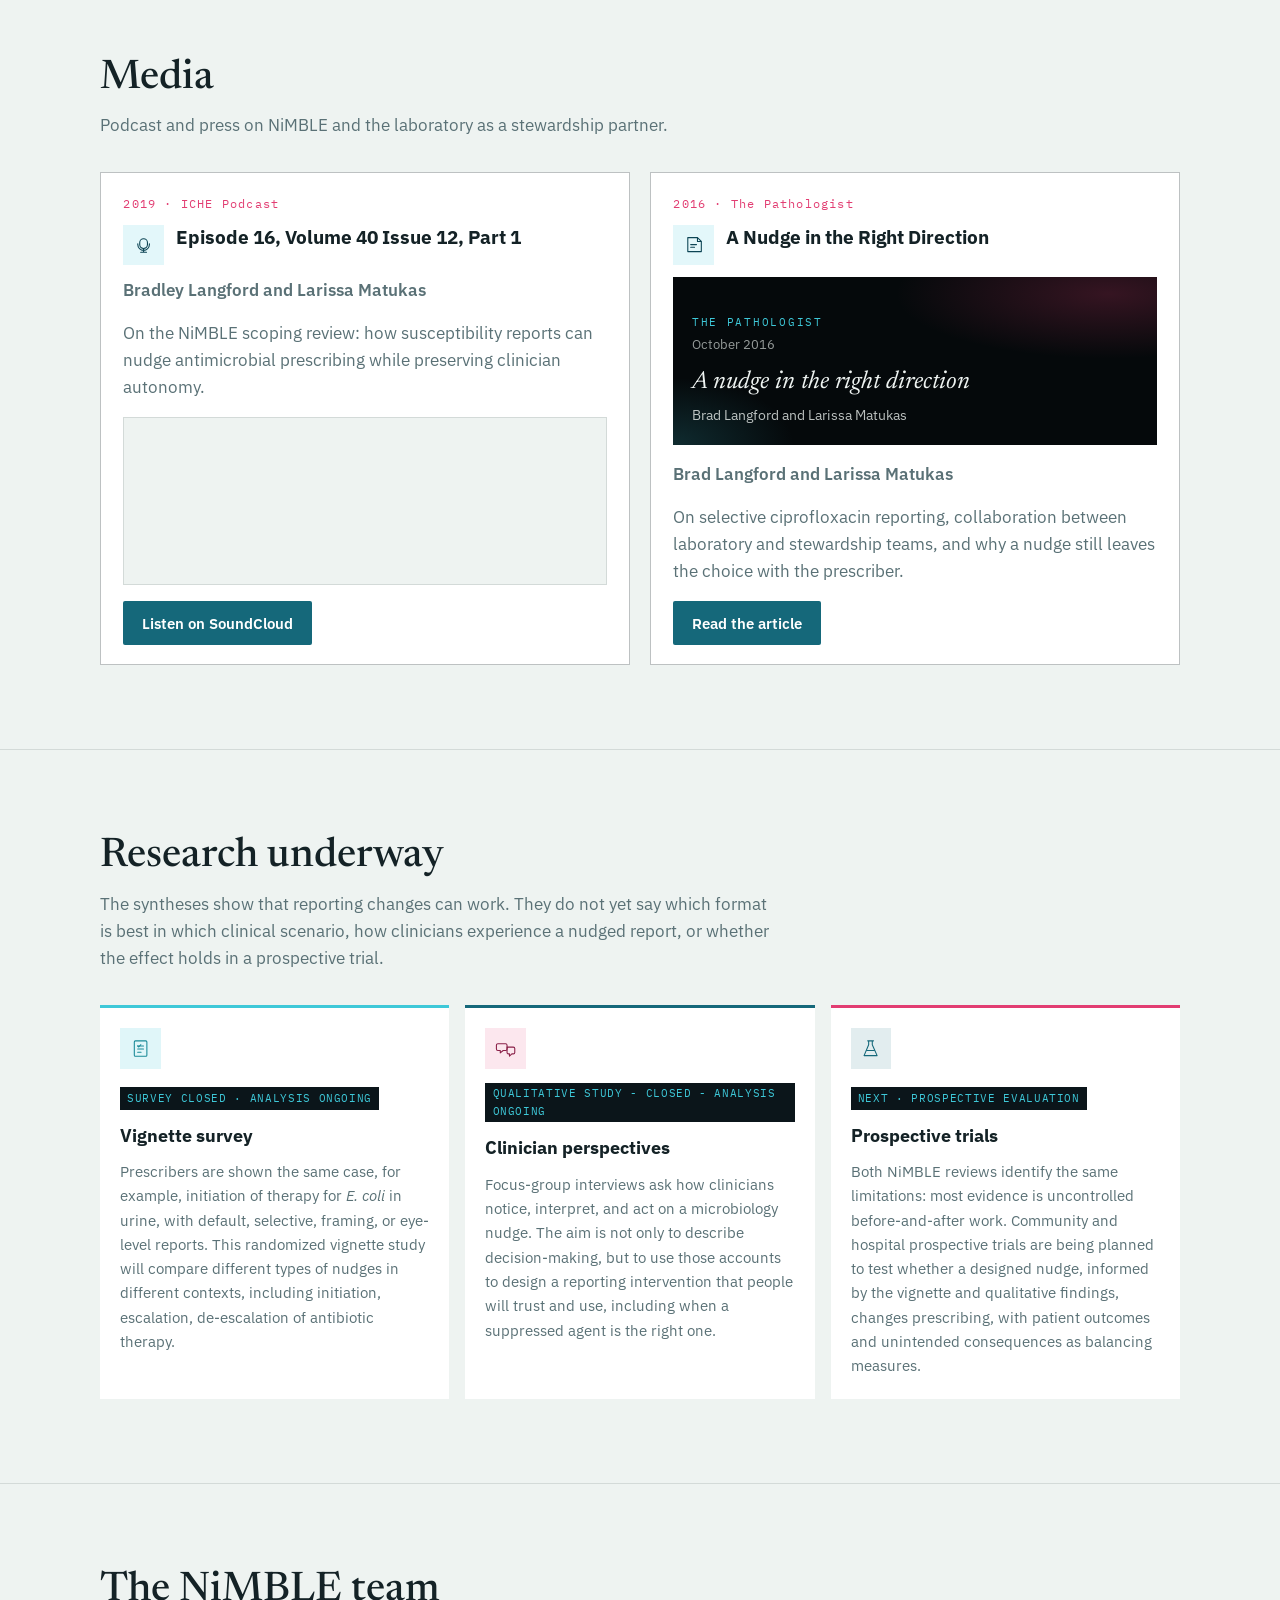
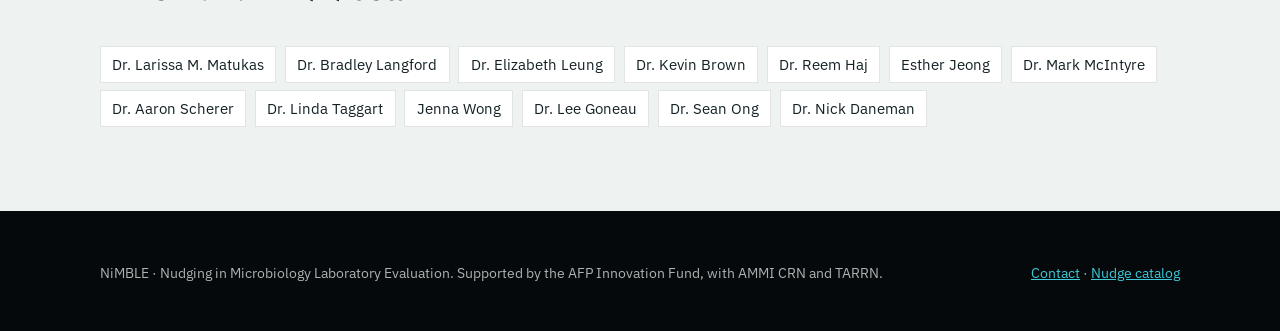
==== commit 01580464: "Use a standard pointing-hand silhouette for the selective icon. Co-authored-by: Cursor <cursoragent@" ====
--- a/index.html
+++ b/index.html
@@ -314,7 +314,7 @@
       <p><a href="contact.html">Contact</a> · <a href="literature.html">Nudge catalog</a></p>
     </div>
   </footer>
-  <script src="app.js?v=10"></script>
+  <script src="app.js?v=11"></script>
 </body>
 
 </html>
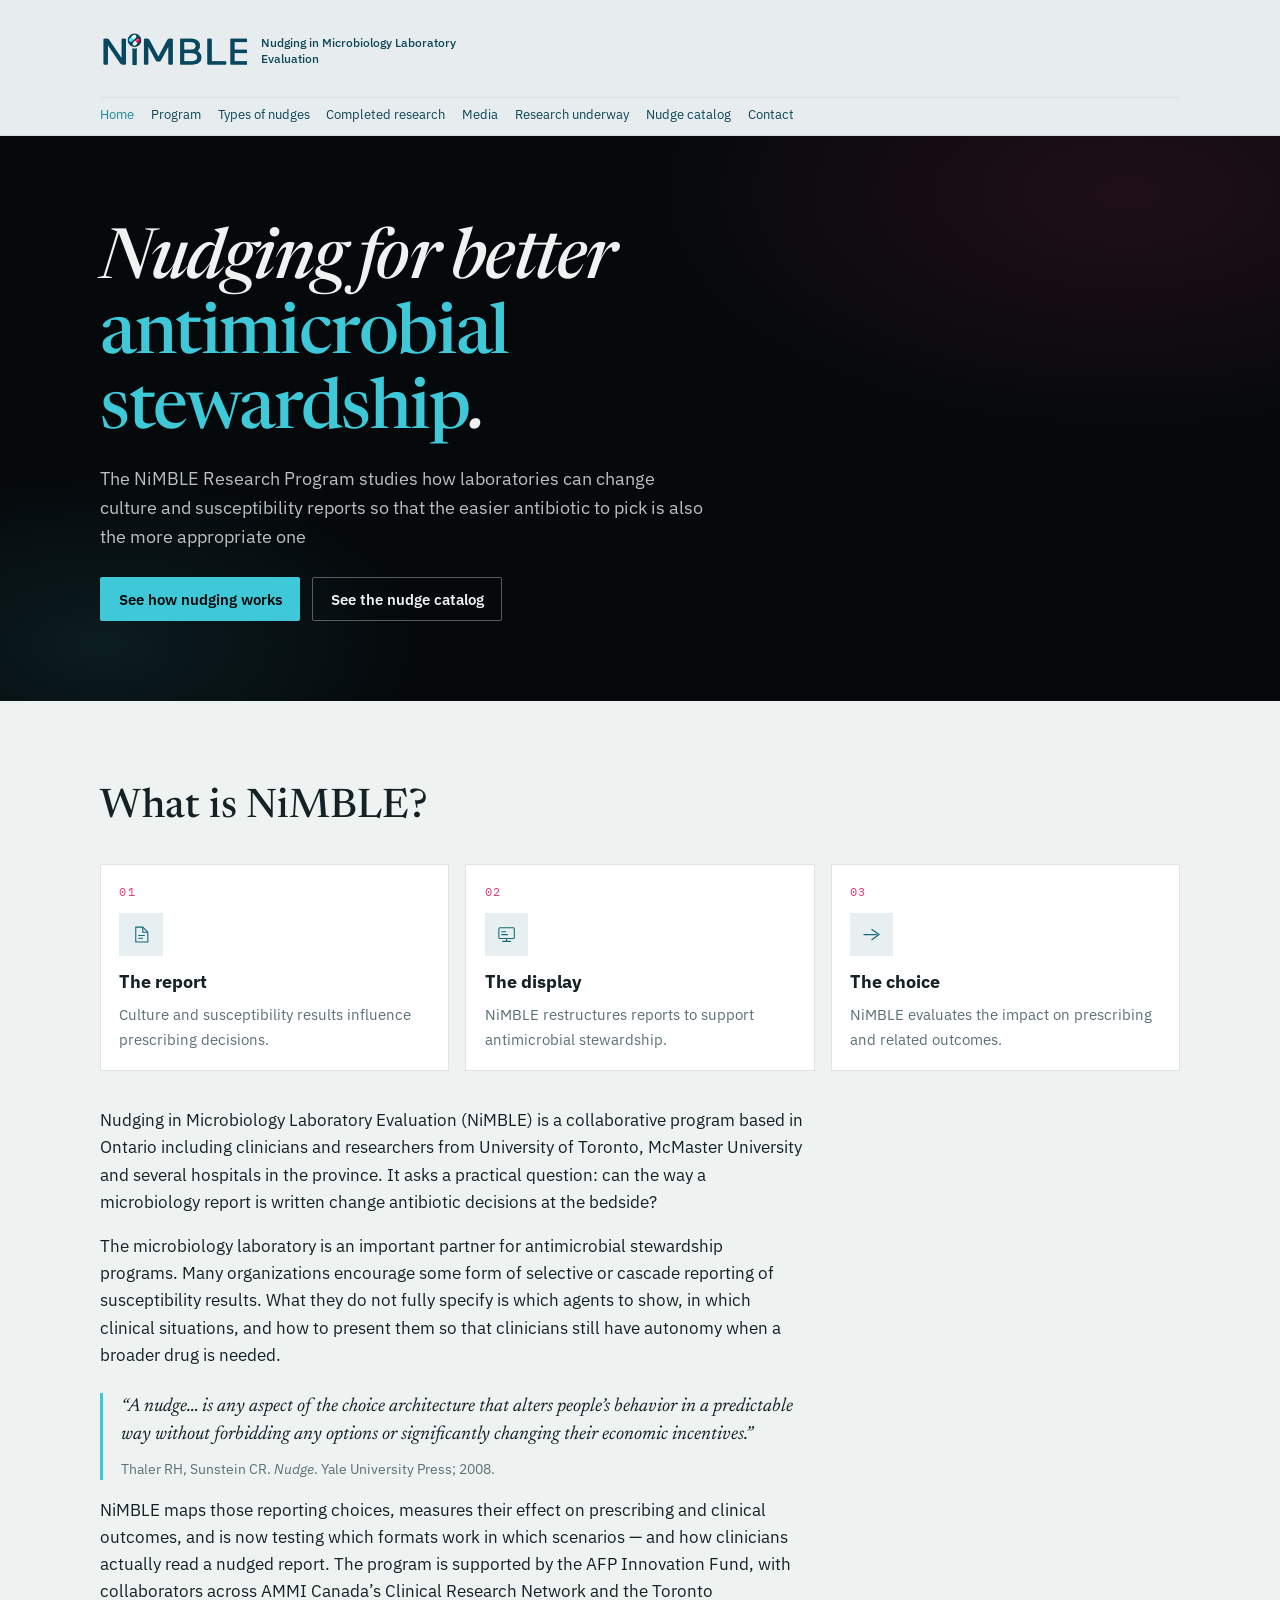
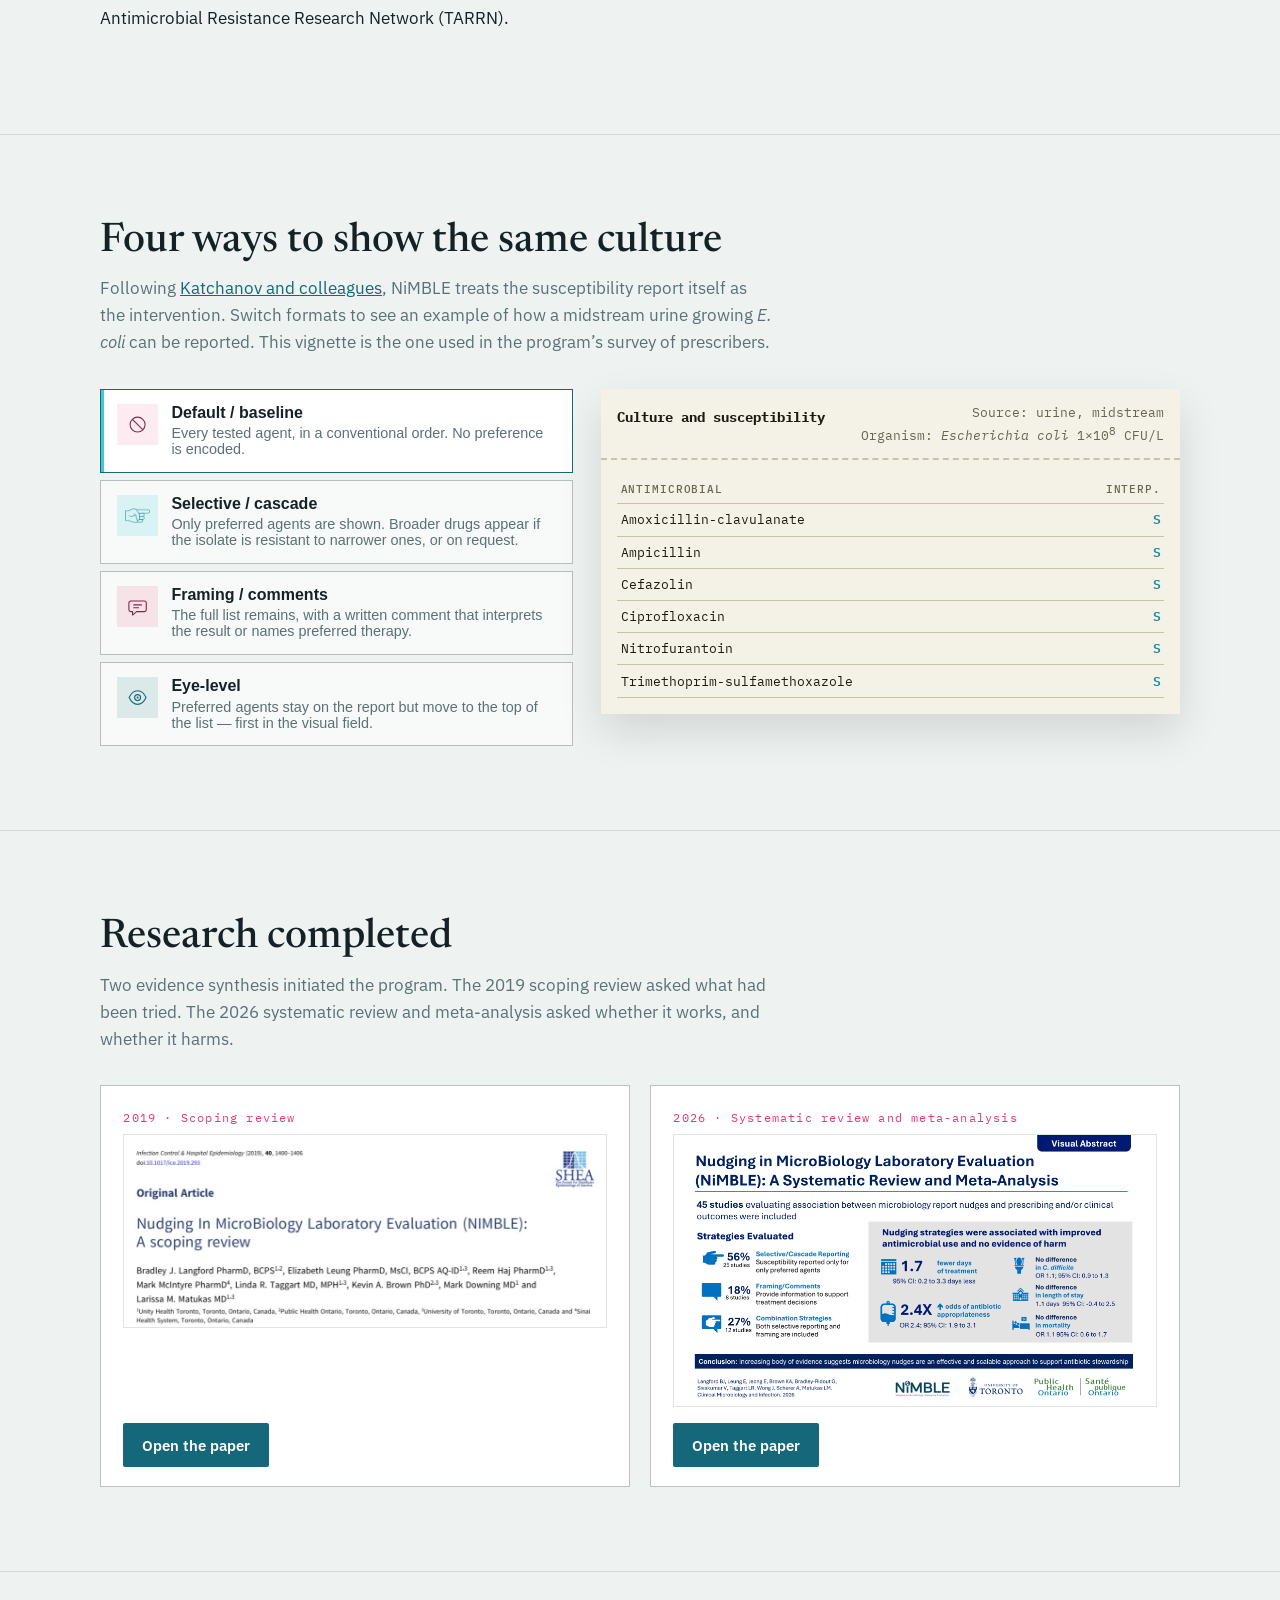
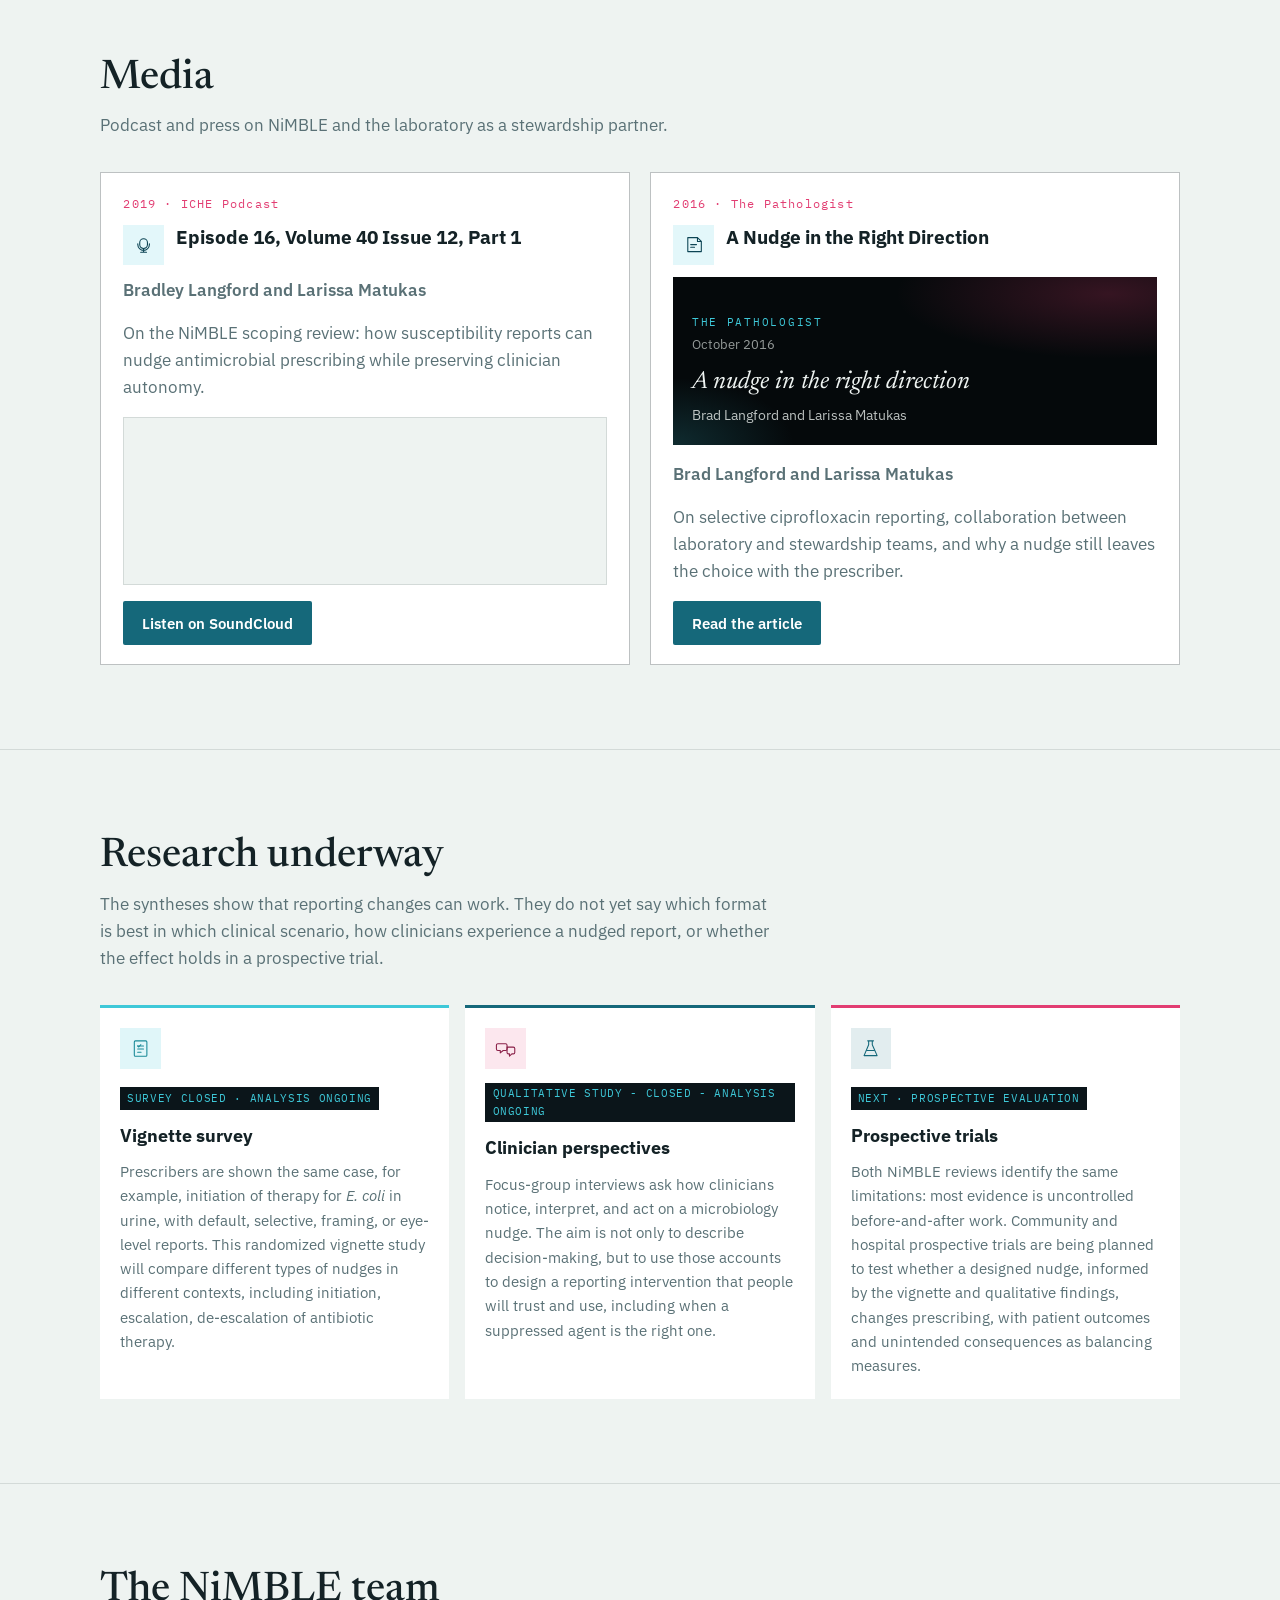
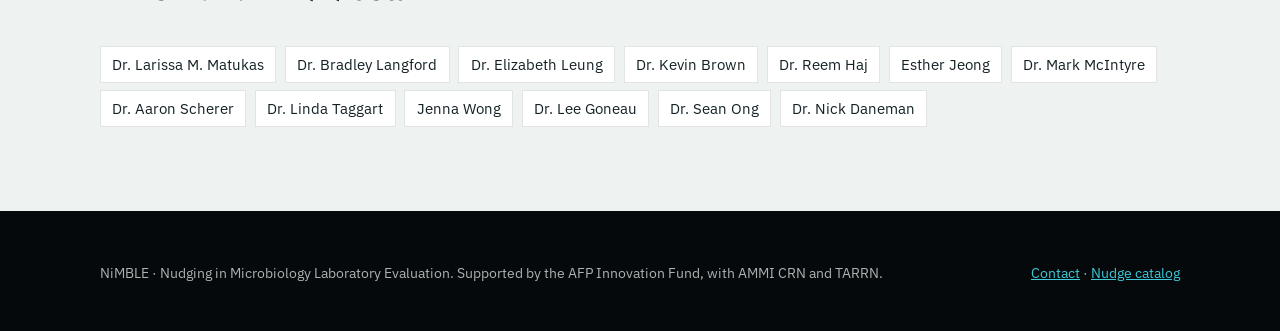
==== commit 13f3ef65: "Use the supplied pointing-hand image for the selective icon. Co-authored-by: Cursor <cursoragent@cur" ====
--- a/index.html
+++ b/index.html
@@ -12,7 +12,7 @@
   <link
     href="https://fonts.googleapis.com/css2?family=IBM+Plex+Mono:wght@400;600&family=IBM+Plex+Sans:wght@400;500;600&family=Newsreader:ital,opsz,wght@0,6..72,500;1,6..72,500&display=swap"
     rel="stylesheet">
-  <link rel="stylesheet" href="styles.css?v=12">
+  <link rel="stylesheet" href="styles.css?v=13">
 </head>
 
 <body>
@@ -123,7 +123,7 @@
             </button>
             <button class="nudge-tab" id="tab-selective" type="button" role="tab" aria-selected="false"
               aria-controls="slip" data-nudge="selective">
-              <span class="nudge-glyph glyph-selective" aria-hidden="true"><svg class="glyph"><use href="#icon-selective"></use></svg></span>
+              <span class="nudge-glyph glyph-selective" aria-hidden="true"><span class="glyph glyph-hand"></span></span>
               <span>
                 <h3>Selective / cascade</h3>
                 <p>Only preferred agents are shown. Broader drugs appear if the isolate is resistant to narrower ones,
@@ -314,7 +314,7 @@
       <p><a href="contact.html">Contact</a> · <a href="literature.html">Nudge catalog</a></p>
     </div>
   </footer>
-  <script src="app.js?v=11"></script>
+  <script src="app.js?v=12"></script>
 </body>
 
 </html>
--- a/styles.css
+++ b/styles.css
@@ -555,6 +555,11 @@
   height: 1.15rem;
 }
 
+.legend-btn .glyph-hand {
+  width: 1.28rem;
+  height: 0.78rem;
+}
+
 .legend-btn.is-active {
   border-color: var(--teal);
   box-shadow: inset 3px 0 0 var(--cyan);
@@ -798,6 +803,20 @@
   display: block;
   width: 1.45rem;
   height: 1.45rem;
+}
+
+.glyph-hand {
+  width: 1.62rem;
+  height: 0.98rem;
+  background-color: currentColor;
+  -webkit-mask-image: url("assets/pointing-hand.png");
+  mask-image: url("assets/pointing-hand.png");
+  -webkit-mask-repeat: no-repeat;
+  -webkit-mask-position: center;
+  -webkit-mask-size: contain;
+  mask-repeat: no-repeat;
+  mask-position: center;
+  mask-size: contain;
 }
 
 .glyph-baseline {
@@ -1170,6 +1189,11 @@
   height: 1.7rem;
 }
 
+.type-mark .glyph-hand {
+  width: 1.85rem;
+  height: 1.12rem;
+}
+
 .type-mark.type-selective {
   color: var(--cyan-dim);
   background: rgba(62, 200, 216, 0.16);
